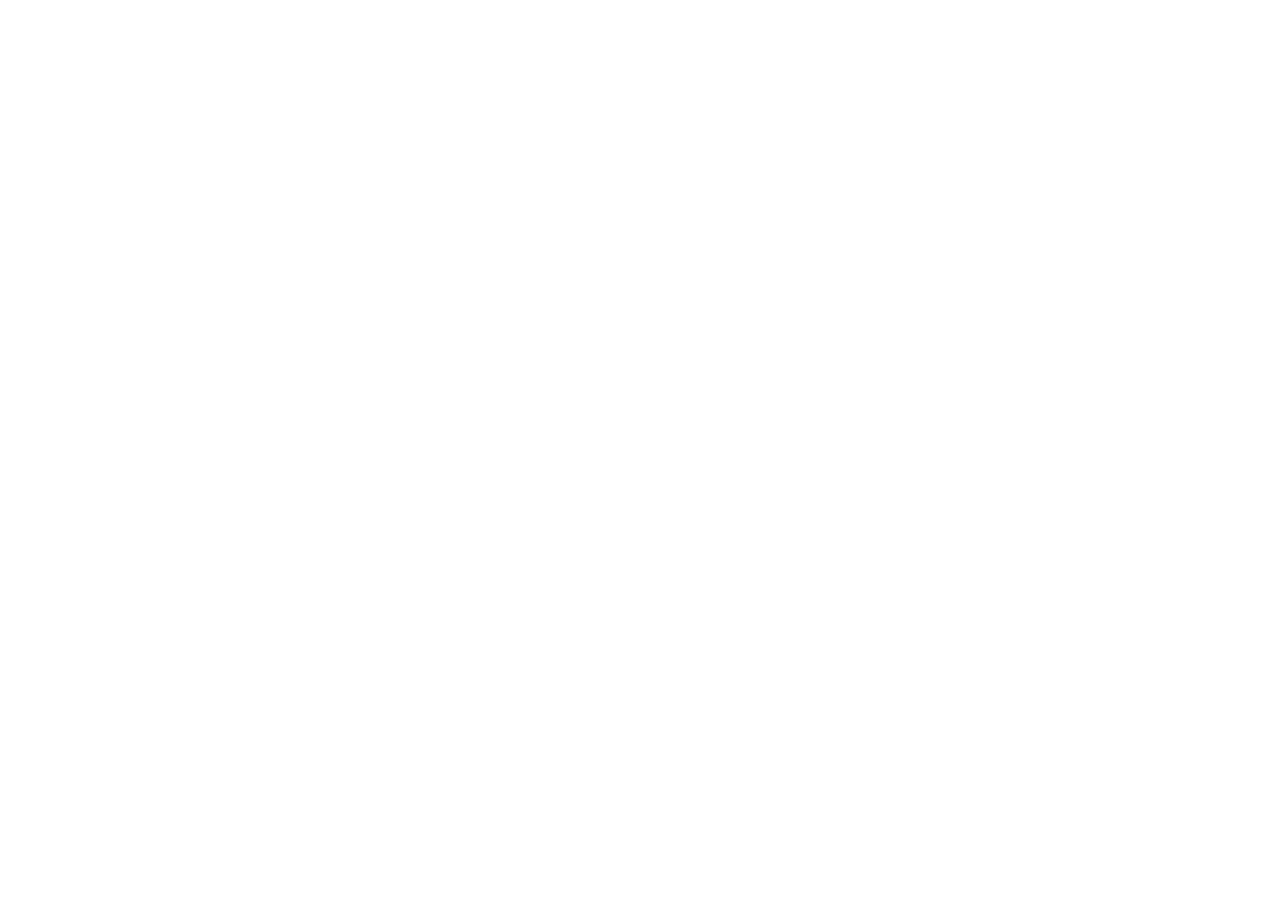
==== index.html @ 1f7287d2 "first commit" ====
<!DOCTYPE html>
<html lang="en">

    <head>
        <meta charset="UTF-8">
        <meta http-equiv="X-UA-Compatible" content="IE=edge">
        <meta name="viewport" content="width=device-width, initial-scale=1.0">
        <title>Document</title>
    </head>

    <body>
        <Div class="container"></Div>
    </body>

</html>
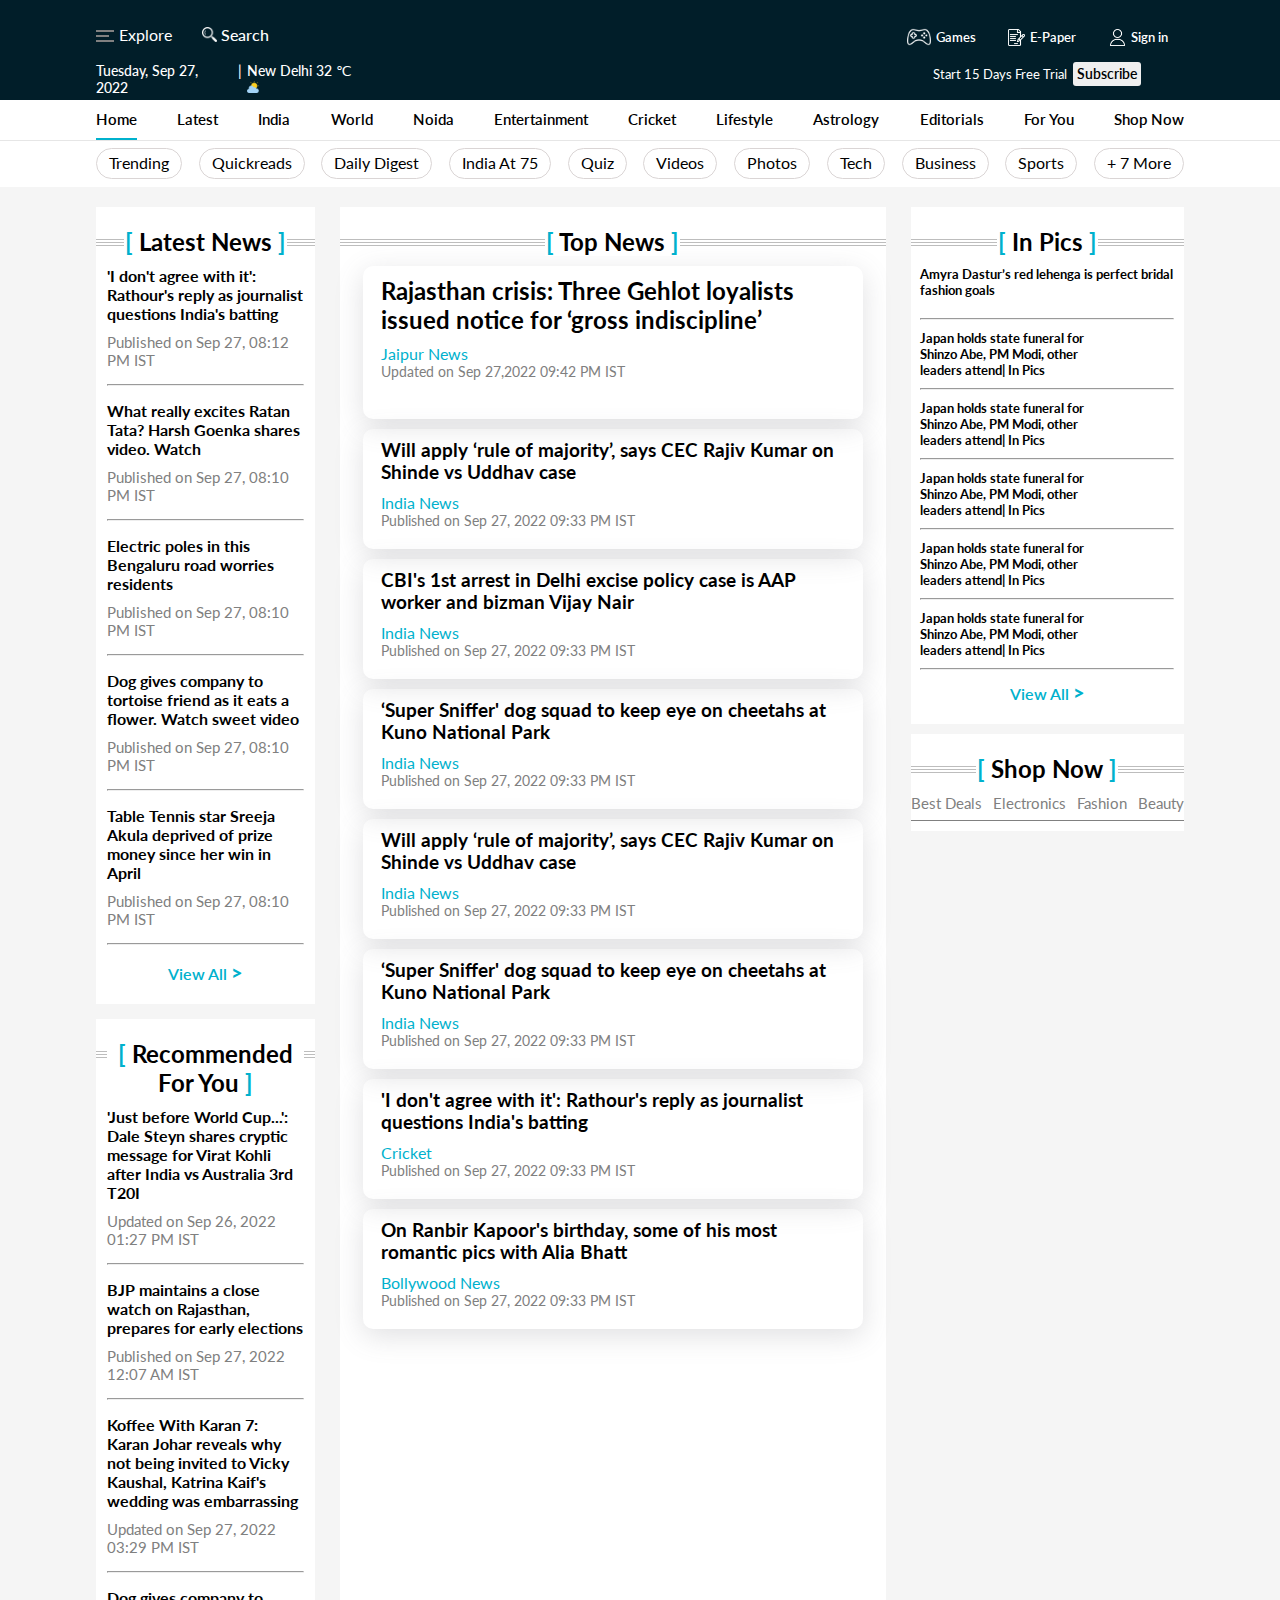
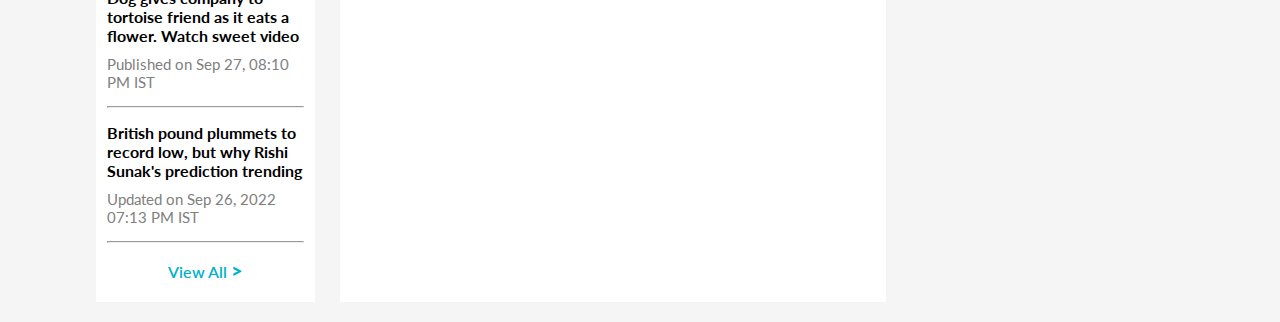
==== commit d0955412: "created navbar and main-section" ====
--- a/index.html
+++ b/index.html
@@ -6,10 +6,278 @@
         <meta http-equiv="X-UA-Compatible" content="IE=edge">
         <meta name="viewport" content="width=device-width, initial-scale=1.0">
         <title>Document</title>
+        <link rel="stylesheet" href="Line.css">
+        <link rel="stylesheet" href="style.css">
+        <link rel="stylesheet" href="responsive.css">
+
     </head>
 
     <body>
-        <Div class="container"></Div>
+        <header id="header">
+            <div class="container ">
+                <div class="left-header ">
+                    <div class="exploreSearch">
+                        <div class="explore">
+                            <div class="menu-icon">
+                                <div></div>
+                                <div></div>
+                                <div></div>
+                            </div>
+                            <span>Explore</span>
+                        </div>
+                        <div class="search">
+                            <img src="./img/search.png" alt="">
+                            Search
+                        </div>
+                    </div>
+                    <div class="dateWeather flex">
+                        <div class="time">
+                            Tuesday, Sep 27, 2022
+                        </div>
+                        <div class="veticalLine">|</div>
+                        <div class="weather">
+                            New Delhi 32 ℃ <img src="./img/cloudy.png" alt="">
+                        </div>
+                    </div>
+                </div>
+                <div class="logo-header">
+                    <img src="https://www.hindustantimes.com/res/images/ht-logo.svg" alt="">
+                </div>
+                <div class="right-header">
+                    <div class="right-top">
+                        <div class="game">
+                            <img src="./img/console.png" alt="">
+                            Games
+                        </div>
+                        <div class="epaper">
+                            <img src="./img/contract.png" alt="">
+                            E-Paper
+                        </div>
+                        <div class="signin">
+                            <img src="./img/user.png" alt="">
+                            Sign in
+                        </div>
+                    </div>
+                    <div class="right-bottom">
+                        <span> Start 15 Days Free Trial</span>
+                        <button>Subscribe</button>
+                    </div>
+                </div>
+            </div>
+        </header>
+
+        <!-- Navbar Section -->
+        <nav id="navbar">
+            <div id="navbar-item">
+                <div class="nav-upper-row">
+                    <ul>
+                        <li>Home</li>
+                        <li>Latest</li>
+                        <li>India</li>
+                        <li>World</li>
+                        <li>Noida</li>
+                        <li>Entertainment</li>
+                        <li>Cricket</li>
+                        <li>Lifestyle</li>
+                        <li>Astrology</li>
+                        <li>Editorials</li>
+                        <li>For You</li>
+                        <li>Shop Now</li>
+                    </ul>
+                </div>
+                <span id="navbar-line"></span>
+                <div class="nav-lower-row">
+                    <ul>
+                        <li>Trending</li>
+                        <li>Quickreads</li>
+                        <li>Daily Digest</li>
+                        <li>India At 75</li>
+                        <li>Quiz</li>
+                        <li>Videos</li>
+                        <li>Photos</li>
+                        <li>Tech</li>
+                        <li>Business</li>
+                        <li>Sports</li>
+                        <li>+ 7 More </li>
+                    </ul>
+                </div>
+            </div>
+        </nav>
+
+        <!-- Main -->
+        <!-- Main left-section start  -->
+        <div class="main-bg-set">
+            <section id="main">
+                <aside>
+                    <aside id="main-left">
+                        <div class="heading">
+                            <span id="heading-line">
+                            </span>
+                            <span id="heading-text">
+                                <h2>
+                                    <span class="bracket">[</span>
+                                    <span>Latest News</span>
+                                    <span class="bracket">]</span>
+                                </h2>
+                            </span>
+                        </div>
+                        <div class="main-left-news">
+                        </div>
+                        <div class="main-left-view">
+                            View All <span>&gt;</span>
+                        </div>
+                    </aside>
+                    <aside id="main-left-recommended">
+                        <div class="heading">
+                            <span id="heading-line">
+                            </span>
+                            <span id="heading-text">
+                                <h2>
+                                    <span class="bracket">[</span>
+                                    <span>Recommended For You</span>
+                                    <span class="bracket">]</span>
+                                </h2>
+                            </span>
+                        </div>
+                        <div class="main-left-news" id="recommended">
+                        </div>
+                        <div class="main-left-view">
+                            View All <span>&gt;</span>
+                        </div>
+                    </aside>
+                </aside>
+                <!-- left-section End -->
+                <!-- Main Section -->
+                <section id="main-section">
+                    <div class="heading-mid-section">
+                        <span id="heading-line">
+                        </span>
+                        <span id="heading-text">
+                            <h2>
+                                <span class="bracket">[</span>
+                                <span>Top News</span>
+                                <span class="bracket">]</span>
+                            </h2>
+                        </span>
+                    </div>
+                    <div class="mid-big-news">
+                        <h2>Rajasthan crisis: Three Gehlot loyalists issued notice for ‘gross indiscipline’</h2>
+                        <p class="channel-name">Jaipur News</p>
+                        <p>Updated on Sep 27,2022 09:42 PM IST</p>
+                        <img src="https://images.hindustantimes.com/img/2022/09/27/550x309/PTI09-27-2022-000059B-0_1664293801447_1664293801447_1664293820108_1664293820108.jpg"
+                            alt="">
+                    </div>
+                    <div class="mid-img-news"></div>
+                </section>
+
+
+                <!-- Main Right-setcion -->
+                <aside id="main-right">
+                    <div class="main-right-in-pics">
+                        <div class="heading">
+                            <span id="heading-line">
+                            </span>
+                            <span id="heading-text">
+                                <h2>
+                                    <span class="bracket">[</span>
+                                    <span>In Pics</span>
+                                    <span class="bracket">]</span>
+                                </h2>
+                            </span>
+                        </div>
+                        <div class="main-right-img-news">
+                            <div class="main-right-big-img">
+                                <h5>Amyra Dastur’s red lehenga is perfect bridal fashion goals</h5>
+                                <img src="https://images.hindustantimes.com/img/2022/09/27/550x309/BeFunky-collage_1664265177344_1664265192044_1664265192044.jpg"
+                                    alt="">
+                            </div>
+                            <hr>
+                            <div class="main-right-flat-img">
+                                <div class="main-right-flat-card">
+                                    <div class="h5">
+                                        <h5>Japan holds state funeral for Shinzo Abe, PM Modi, other leaders attend| In
+                                            Pics
+                                        </h5>
+                                    </div>
+                                    <img src="https://images.hindustantimes.com/img/2022/09/27/148x111/JAPAN-ABE-FUNERAL-80_1664256349288_1664256349288_1664261531026_1664261531026.JPG"
+                                        alt="">
+                                </div>
+                                <hr>
+                                <div class="main-right-flat-card">
+                                    <div class="h5">
+                                        <h5>Japan holds state funeral for Shinzo Abe, PM Modi, other leaders attend| In
+                                            Pics
+                                        </h5>
+                                    </div>
+                                    <img src="https://images.hindustantimes.com/img/2022/09/27/148x111/JAPAN-ABE-FUNERAL-80_1664256349288_1664256349288_1664261531026_1664261531026.JPG"
+                                        alt="">
+                                </div>
+                                <hr>
+                                <div class="main-right-flat-card">
+                                    <div class="h5">
+                                        <h5>Japan holds state funeral for Shinzo Abe, PM Modi, other leaders attend| In
+                                            Pics
+                                        </h5>
+                                    </div>
+                                    <img src="https://images.hindustantimes.com/img/2022/09/27/148x111/JAPAN-ABE-FUNERAL-80_1664256349288_1664256349288_1664261531026_1664261531026.JPG"
+                                        alt="">
+                                </div>
+                                <hr>
+                                <div class="main-right-flat-card">
+                                    <div class="h5">
+                                        <h5>Japan holds state funeral for Shinzo Abe, PM Modi, other leaders attend| In
+                                            Pics
+                                        </h5>
+                                    </div>
+                                    <img src="https://images.hindustantimes.com/img/2022/09/27/148x111/JAPAN-ABE-FUNERAL-80_1664256349288_1664256349288_1664261531026_1664261531026.JPG"
+                                        alt="">
+                                </div>
+                                <hr>
+                                <div class="main-right-flat-card">
+                                    <div class="h5">
+                                        <h5>Japan holds state funeral for Shinzo Abe, PM Modi, other leaders attend| In
+                                            Pics
+                                        </h5>
+                                    </div>
+                                    <img src="https://images.hindustantimes.com/img/2022/09/27/148x111/JAPAN-ABE-FUNERAL-80_1664256349288_1664256349288_1664261531026_1664261531026.JPG"
+                                        alt="">
+                                </div>
+                                <hr>
+
+                            </div>
+                            <div class="main-left-view">
+                                View All <span>&gt;</span>
+                            </div>
+                        </div>
+                    </div>
+                    <div class="main-right-ShopNow">
+                        <div class="heading">
+                            <span id="heading-line">
+                            </span>
+                            <span id="heading-text">
+                                <h2>
+                                    <span class="bracket">[</span>
+                                    <span>Shop Now</span>
+                                    <span class="bracket">]</span>
+                                </h2>
+                            </span>
+                        </div>
+                        <div class="main-right-shopnow-menu">
+                            <ul>
+                                <li><a>Best Deals</a></li>
+                                <li><a href="#">Electronics</a></li>
+                                <li><a href="#">Fashion</a></li>
+                                <li><a href="#">Beauty</a></li>
+                            </ul>
+                        </div>
+                    </div>
+                </aside>
+            </section>
+        </div>
+
+        <!-- Side Menu bar -->
+       
     </body>
 
-</html>+</html>
+<script src="index.js"></script>--- a/Line.css
+++ b/Line.css
@@ -0,0 +1,70 @@
+#heading-line::before {
+  content: "";
+  position: absolute;
+  width: 100%;
+  display: block;
+  top: 32px;
+  z-index: 1;
+  height: 2px;
+  left: 0;
+  border-top: 1px solid rgb(189, 189, 189);
+  border-bottom: 1px solid rgb(189, 189, 189);
+}
+#heading-line::after {
+  content: "";
+  position: absolute;
+  width: 100%;
+  display: block;
+  top: 38px;
+  height: 2px;
+  z-index: 1;
+  left: 0;
+  border-top: 1px solid rgb(189, 189, 189);
+}
+.main-bg-set {
+  position: relative;
+}
+#main-left-recommended {
+  position: relative;
+}
+#main-left {
+  position: relative;
+}
+#main-section {
+  position: relative;
+  padding: 10px;
+}
+#main-right {
+  position: relative;
+}
+.main-right-ShopNow {
+  position: relative;
+  padding: 10px 0px;
+}
+#heading-text {
+  display: initial;
+  position: relative;
+  text-align: center;
+  z-index: 1;
+  padding: 0 1px;
+  margin: auto;
+  width: fit-content;
+  vertical-align: top;
+  background-color: white;
+}
+
+/* Navbar */
+#navbar {
+  position: relative;
+  width: 100%;
+}
+#navbar::before {
+  content: "";
+  position: absolute;
+  top: 40px;
+  left: 0%;
+  width: 100%;
+  border-top: 1px solid rgb(230, 230, 230);
+  z-index: 1;
+  display: block;
+}
--- a/style.css
+++ b/style.css
@@ -0,0 +1,454 @@
+@import url("https://fonts.googleapis.com/css2?family=Lato&display=swap");
+* {
+  font-family: "Lato", sans-serif;
+  margin: 0%;
+  padding: 0%;
+  box-sizing: border-box;
+}
+a,
+li {
+  text-decoration: none;
+  list-style: none;
+  color: black;
+}
+#header {
+  background-color: #011e29;
+  height: 100px;
+  width: 100%;
+  z-index: 10;
+  position: sticky;
+  display: flex;
+  justify-content: space-between;
+  left: 0%;
+  top: 0%;
+}
+.container {
+  width: 85%;
+  height: 50%;
+  margin: auto;
+  display: flex;
+  justify-content: space-between;
+}
+.left-header {
+  width: 25%;
+  color: white;
+  display: flex;
+  flex-direction: column;
+  justify-content: space-between;
+}
+.menu-icon {
+  margin-right: 5px;
+}
+.menu-icon > div {
+  width: 18px;
+  height: 2px;
+  margin-top: 3px;
+  background-color: grey;
+  cursor: pointer;
+}
+.menu-icon > div:nth-child(2) {
+  width: 13px;
+}
+.explore {
+  cursor: pointer;
+  display: flex;
+  justify-content: center;
+  align-items: center;
+}
+.exploreSearch {
+  display: flex;
+  /* align-items: center; */
+}
+.search {
+  cursor: pointer;
+  margin-left: 30px;
+  display: flex;
+  justify-content: center;
+  align-items: center;
+  font-weight: 500;
+}
+.search img {
+  width: 15px;
+  margin-right: 4px;
+  filter: invert(1);
+}
+.weather > img {
+  width: 12px;
+}
+.dateWeather {
+  /* text-align: left; */
+  /* margin-top: 10px; */
+  display: flex;
+  font-weight: 500;
+  text-align: left;
+  font-size: 14px;
+  margin-top: 18px;
+}
+.veticalLine {
+  margin-left: 5px;
+  margin-right: 5px;
+}
+
+.logo-header {
+  width: 40%;
+  display: flex;
+  justify-content: center;
+}
+.logo-header > img {
+  width: 80%;
+}
+
+.right-header {
+  width: 27%;
+  font-size: 13px;
+  display: flex;
+  flex-direction: column;
+  justify-content: space-between;
+  color: white;
+}
+.right-top {
+  display: flex;
+  justify-content: space-around;
+}
+.right-top > div {
+  cursor: pointer;
+  font-weight: 600;
+  display: flex;
+  align-items: center;
+  justify-content: center;
+}
+.right-top img {
+  margin-right: 5px;
+}
+.right-bottom {
+  margin-top: 13px;
+  display: flex;
+  justify-content: center;
+  align-items: center;
+}
+.right-bottom button {
+  cursor: pointer;
+  margin-left: 6px;
+  font-size: 14px;
+  border-radius: 3px;
+  border: none;
+  font-weight: 600;
+  padding: 3px 4px 4px;
+}
+.right-header .game img {
+  width: 24px;
+}
+.right-header img {
+  width: 17px;
+  filter: invert(100);
+}
+
+/* Navbar */
+#navbar-item {
+  width: 85%;
+  margin: auto;
+  margin: auto;
+}
+.nav-upper-row ul {
+  display: flex;
+  justify-content: space-between;
+}
+.nav-upper-row ul li {
+  list-style: none;
+  padding: 10px 0px 10px;
+  font-size: 15px;
+  font-weight: 600;
+  border-bottom: 2px solid#fff;
+}
+.nav-upper-row ul li:first-child {
+  border-bottom: 2px solid #00b1cd;
+}
+.nav-upper-row ul li:hover {
+  color: #00b1cd;
+  cursor: pointer;
+  border-bottom: 2px solid#00b1cd;
+}
+.nav-lower-row ul {
+  display: flex;
+  justify-content: space-between;
+  margin: 8px 0;
+}
+.nav-lower-row ul li {
+  display: flex;
+  justify-content: center;
+  align-items: center;
+  list-style: none;
+  padding: 4px 12px 6px;
+  border-radius: 30px;
+  border: 1px solid rgb(218, 213, 213);
+}
+.nav-lower-row ul li:hover {
+  background-color: #e7fcff;
+  border: 1px solid #00b1cd;
+  cursor: pointer;
+}
+
+/* Main Section */
+.main-bg-set {
+  padding: 10px 0px;
+  width: 100%;
+  height: auto;
+  background-color: #f5f5f5;
+}
+#main {
+  width: 85%;
+  margin: 10px auto;
+  display: grid;
+  grid-template-columns: 1.2fr 3fr 1.5fr;
+  grid-template-rows: auto;
+  gap: 25px;
+}
+#main-left {
+  padding: 10px 0px;
+  background-color: white;
+}
+.heading,
+.heading-mid-section {
+  /* text-align: center; */
+  display: flex;
+  justify-content: center;
+  width: 90%;
+  margin: 10px auto;
+}
+.bracket {
+  color: #00b1cd;
+}
+h2,
+h4,
+h3 {
+  cursor: pointer;
+}
+.main-left-news {
+  width: 90%;
+  margin: auto;
+}
+.main-left-news h5 {
+  font-size: 16px;
+  cursor: pointer;
+}
+.main-left-news p {
+  font-size: 15px;
+  color: grey;
+  margin-top: 10px;
+}
+.main-left-news hr {
+  margin: 15px 0px;
+}
+
+.main-left-view {
+  width: 90%;
+  margin: 0px auto 10px;
+  text-align: center;
+  color: #00b1cd;
+  font-weight: 600;
+}
+.main-left-view span {
+  font-weight: 900;
+  font-size: 20px;
+  font-stretch: extra-expanded;
+}
+#main-left-recommended {
+  margin-top: 15px;
+  padding: 10px 0px;
+  background-color: #fff;
+}
+
+#main-section {
+  background-color: white;
+}
+.mid-big-news {
+  width: 95%;
+  padding: 10px 18px;
+  border-radius: 10px;
+  margin: auto;
+  box-shadow: rgba(100, 100, 111, 0.2) 0px 7px 29px 0px;
+}
+.mid-big-news h2:hover,
+.channel-name:hover {
+  cursor: pointer;
+  text-decoration: underline;
+}
+.mid-big-news:hover {
+  box-shadow: rgba(0, 0, 0, 0.24) 0px 3px 8px;
+}
+.mid-big-news h3:hover {
+  text-decoration: underline;
+}
+.channel-name {
+  color: #00b1cd;
+  margin-top: 10px;
+}
+.channel-name + p {
+  margin-bottom: 10px;
+  color: grey;
+  font-size: 14px;
+}
+.mid-big-news img {
+  width: 100%;
+  border-radius: 8px;
+}
+.mid-img-news {
+}
+.mid-img-news h3:hover {
+  cursor: pointer;
+  text-decoration: underline;
+}
+
+.flat-images {
+  margin-top: 10px;
+  display: flex;
+  width: 95%;
+  padding: 10px 18px;
+  border-radius: 10px;
+  margin: auto;
+  margin-top: 10px;
+  box-shadow: rgba(100, 100, 111, 0.2) 0px 7px 29px 0px;
+}
+.flat-images:hover {
+  box-shadow: rgba(0, 0, 0, 0.24) 0px 3px 8px;
+}
+
+/* Main Right Section */
+
+#main-right {
+  /* background-color: white; */
+}
+.main-right-in-pics {
+  padding: 10px 0px;
+  background-color: white;
+}
+.main-right-img-news {
+  display: flex;
+  flex-direction: column;
+}
+.main-right-big-img {
+  width: 93%;
+  margin: auto;
+  display: flex;
+  flex-direction: column;
+  justify-content: center;
+}
+.main-right-big-img img {
+  width: 100%;
+  margin-top: 10px;
+}
+#main-right hr {
+  margin: 10px auto;
+  width: 93%;
+  border-width: 0.01mm;
+}
+
+.main-right-flat-card {
+  display: flex;
+  width: 93%;
+  margin: auto;
+}
+.main-right-flat-img .h5 {
+  flex: 1;
+}
+.main-right-flat-img img {
+  width: 80px;
+}
+/*  */
+.main-right-ShopNow {
+  margin-top: 10px;
+  background-color: white;
+}
+.main-right-shopnow-menu ul {
+  display: flex;
+  justify-content: space-between;
+  border-bottom: 1px solid grey;
+  padding-bottom: 8px;
+}
+.main-right-shopnow-menu ul li {
+  list-style: none;
+}
+.main-right-shopnow-menu ul li a {
+  font-size: 15px;
+  cursor: pointer;
+  color: grey;
+}
+.main-right-shopnow-menu ul li a:hover {
+  border-bottom: 2px solid black;
+  padding-bottom: 6px;
+}
+
+/* Side Nav */
+#sidenav {
+  width: 25%;
+  background-color: wheat;
+  height: fit-content;
+}
+.sidenav-header {
+  display: flex;
+  height: auto;
+  justify-content: space-between;
+  align-items: center;
+  border-bottom: 1px solid grey;
+}
+.sidenav-logo-weather {
+  padding: 20px 10px 10px;
+  display: flex;
+  flex-direction: column;
+  justify-content: space-between;
+}
+.place {
+  margin-left: 30px;
+}
+.sidenav-logo {
+  width: 100%;
+}
+.sidenav-logo img {
+  width: 70%;
+}
+.sidenav-weather img {
+  width: 15px;
+}
+
+.sidenav-crosslogo img {
+  width: 20px;
+  margin-right: 5px;
+  cursor: pointer;
+}
+
+.sidenav-menubar {
+}
+#menu-list {
+  margin-left: 10px;
+  margin-top: 15px;
+  display: grid;
+  grid-template-columns: repeat(2, 1fr);
+  grid-template-rows: repeat(12, auto);
+}
+
+.sidenav-menubar ul li {
+  display: inline-block;
+  font-size: 16px;
+  font-weight: 600;
+  padding: 12px 10px;
+}
+.sidenav-menubar ul li:hover {
+  text-decoration: underline;
+  cursor: pointer;
+}
+.sidenav-extract {
+  width: 90%;
+  margin: auto;
+}
+.sidenav-extract-text {
+  font-weight: 600;
+  padding: 15px 15px 25px;
+}
+.sidenav-extract-text:hover {
+  cursor: pointer;
+  text-decoration: underline;
+}
+.sidenav-extract-flat {
+  border-top: 1px solid grey;
+  border-bottom: 1px solid grey;
+}
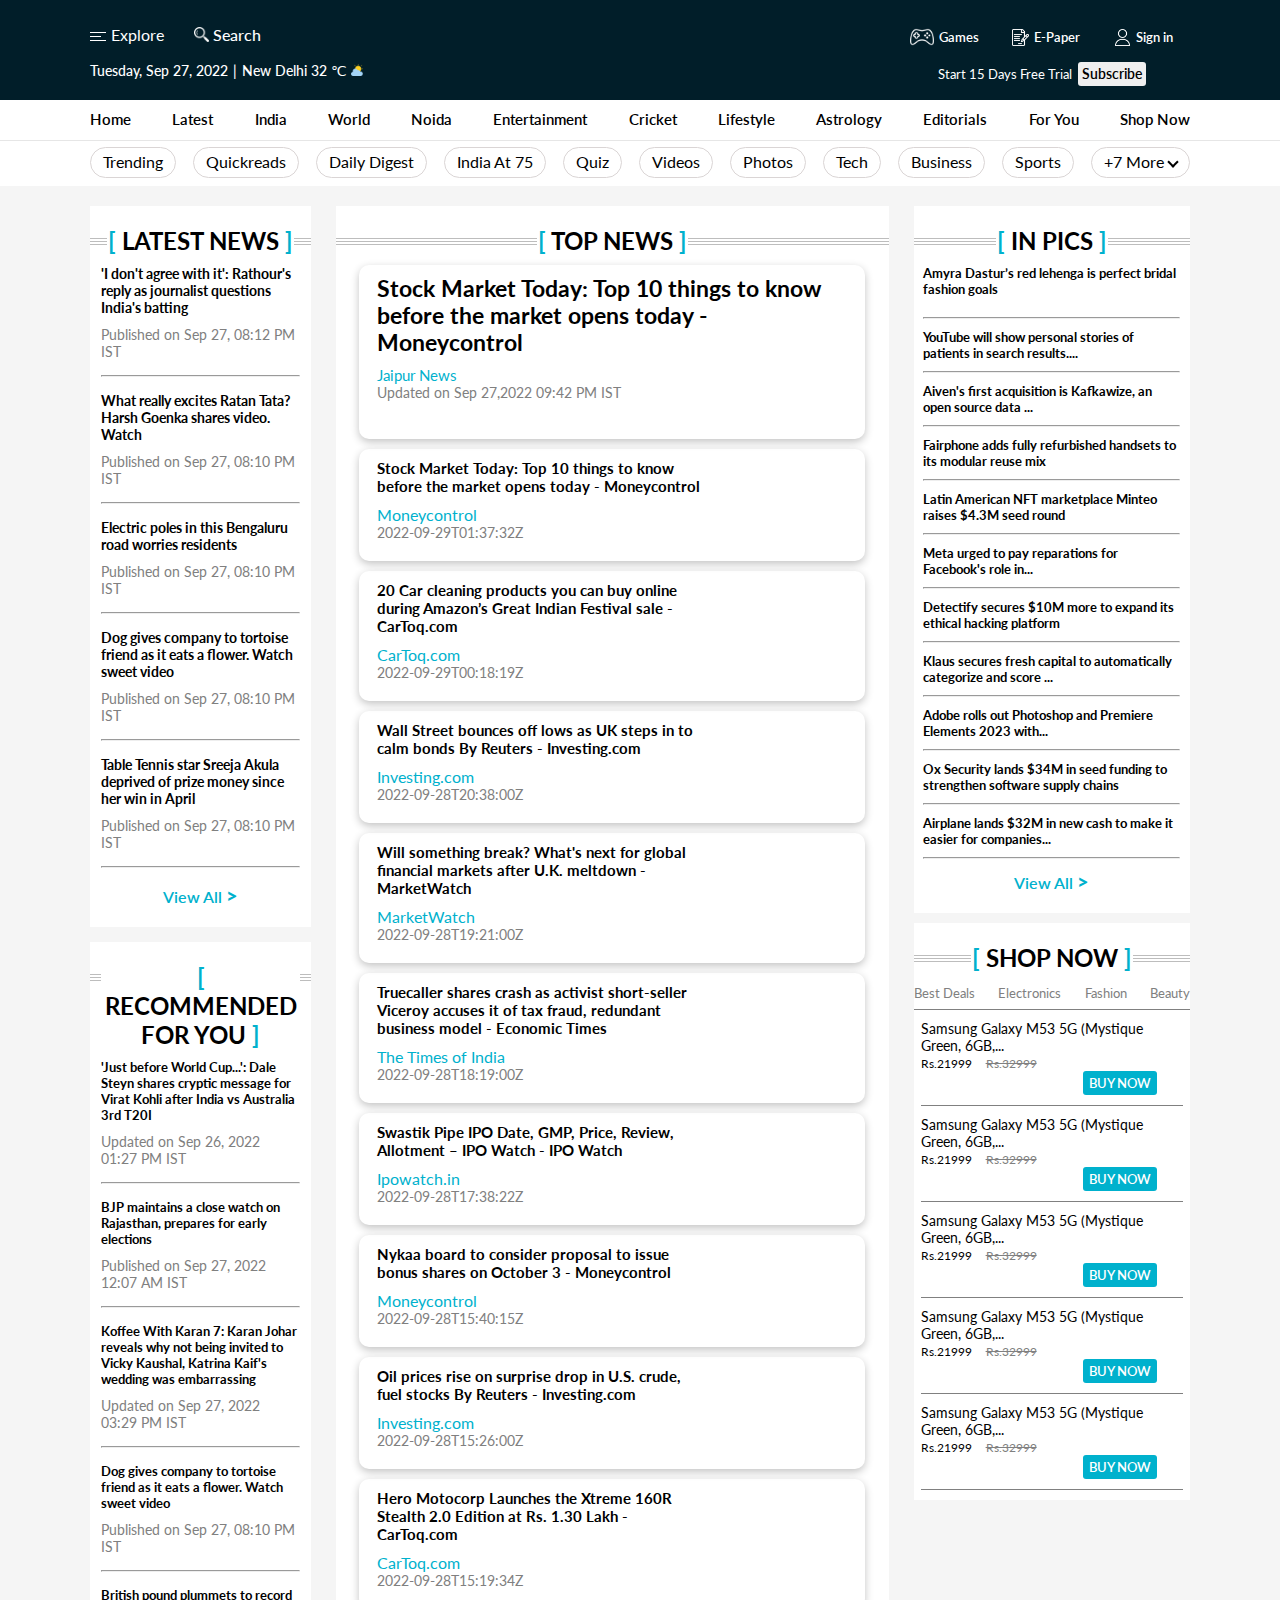
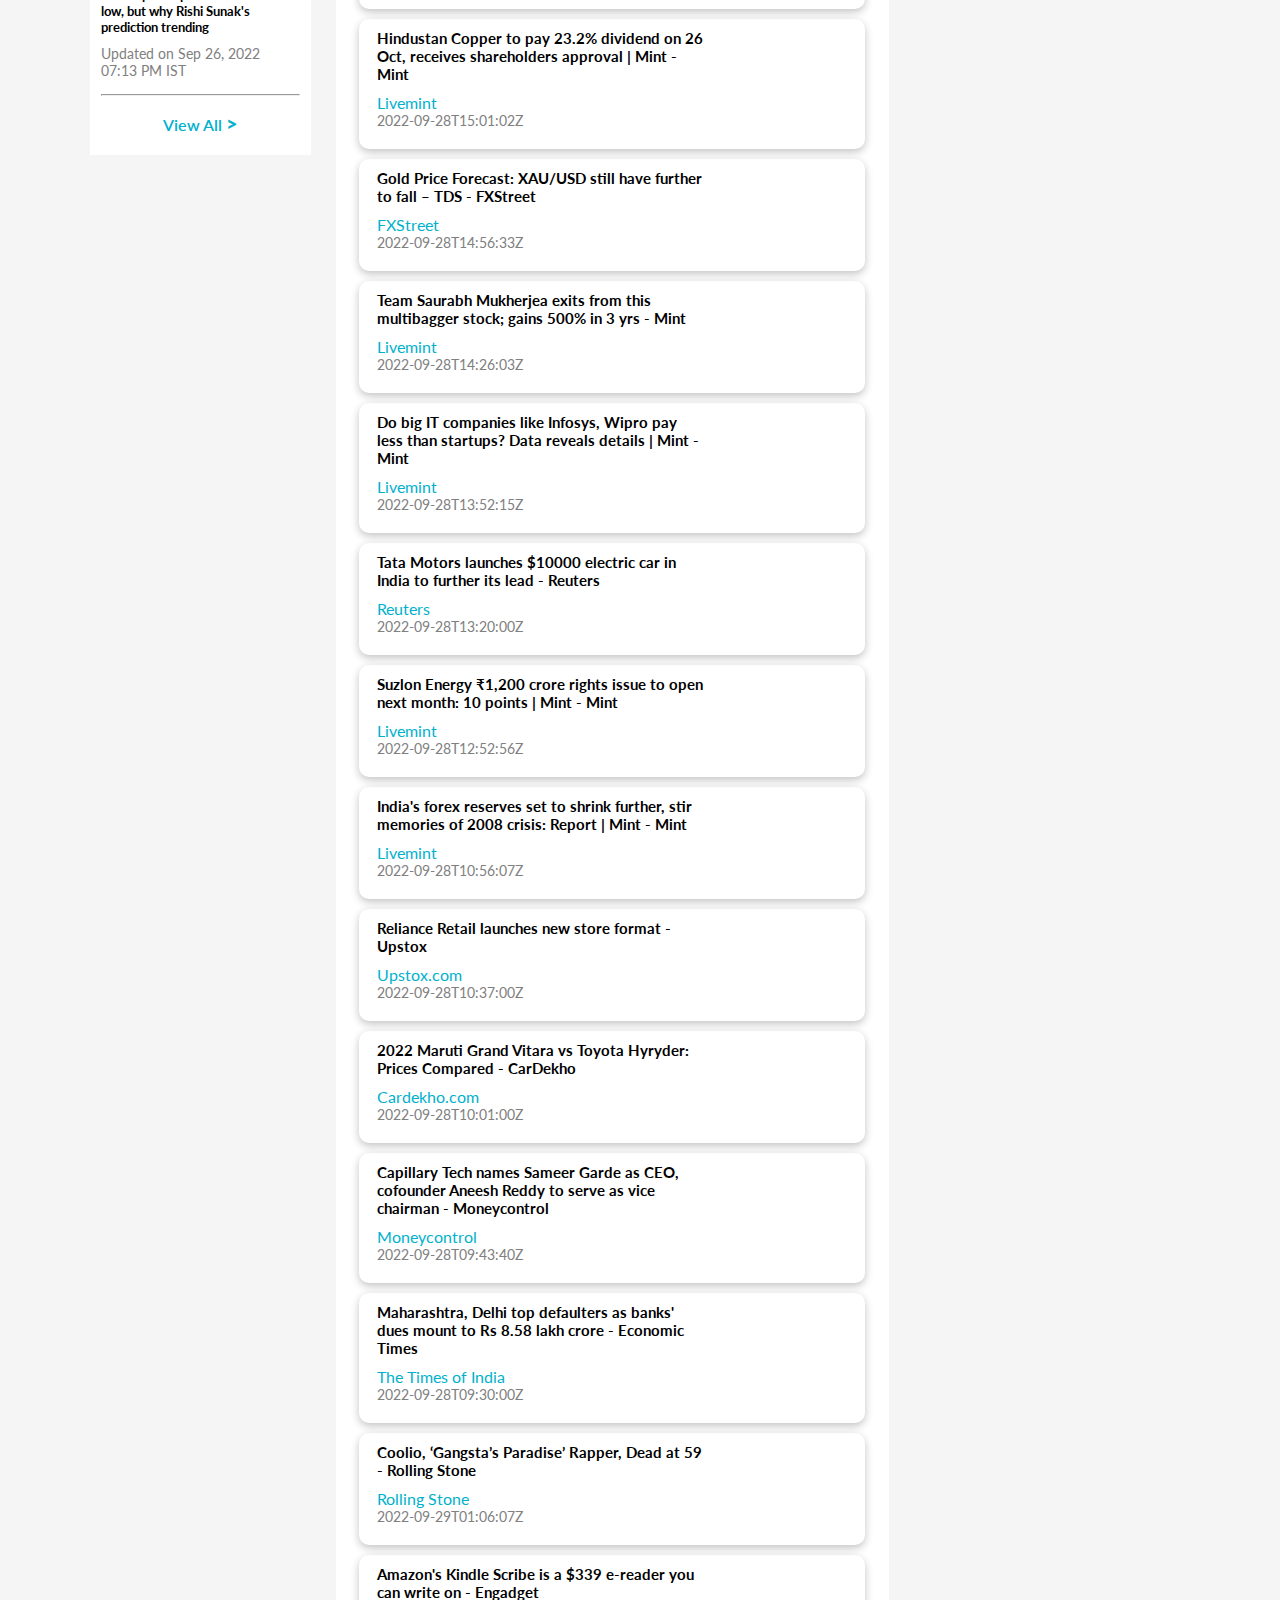
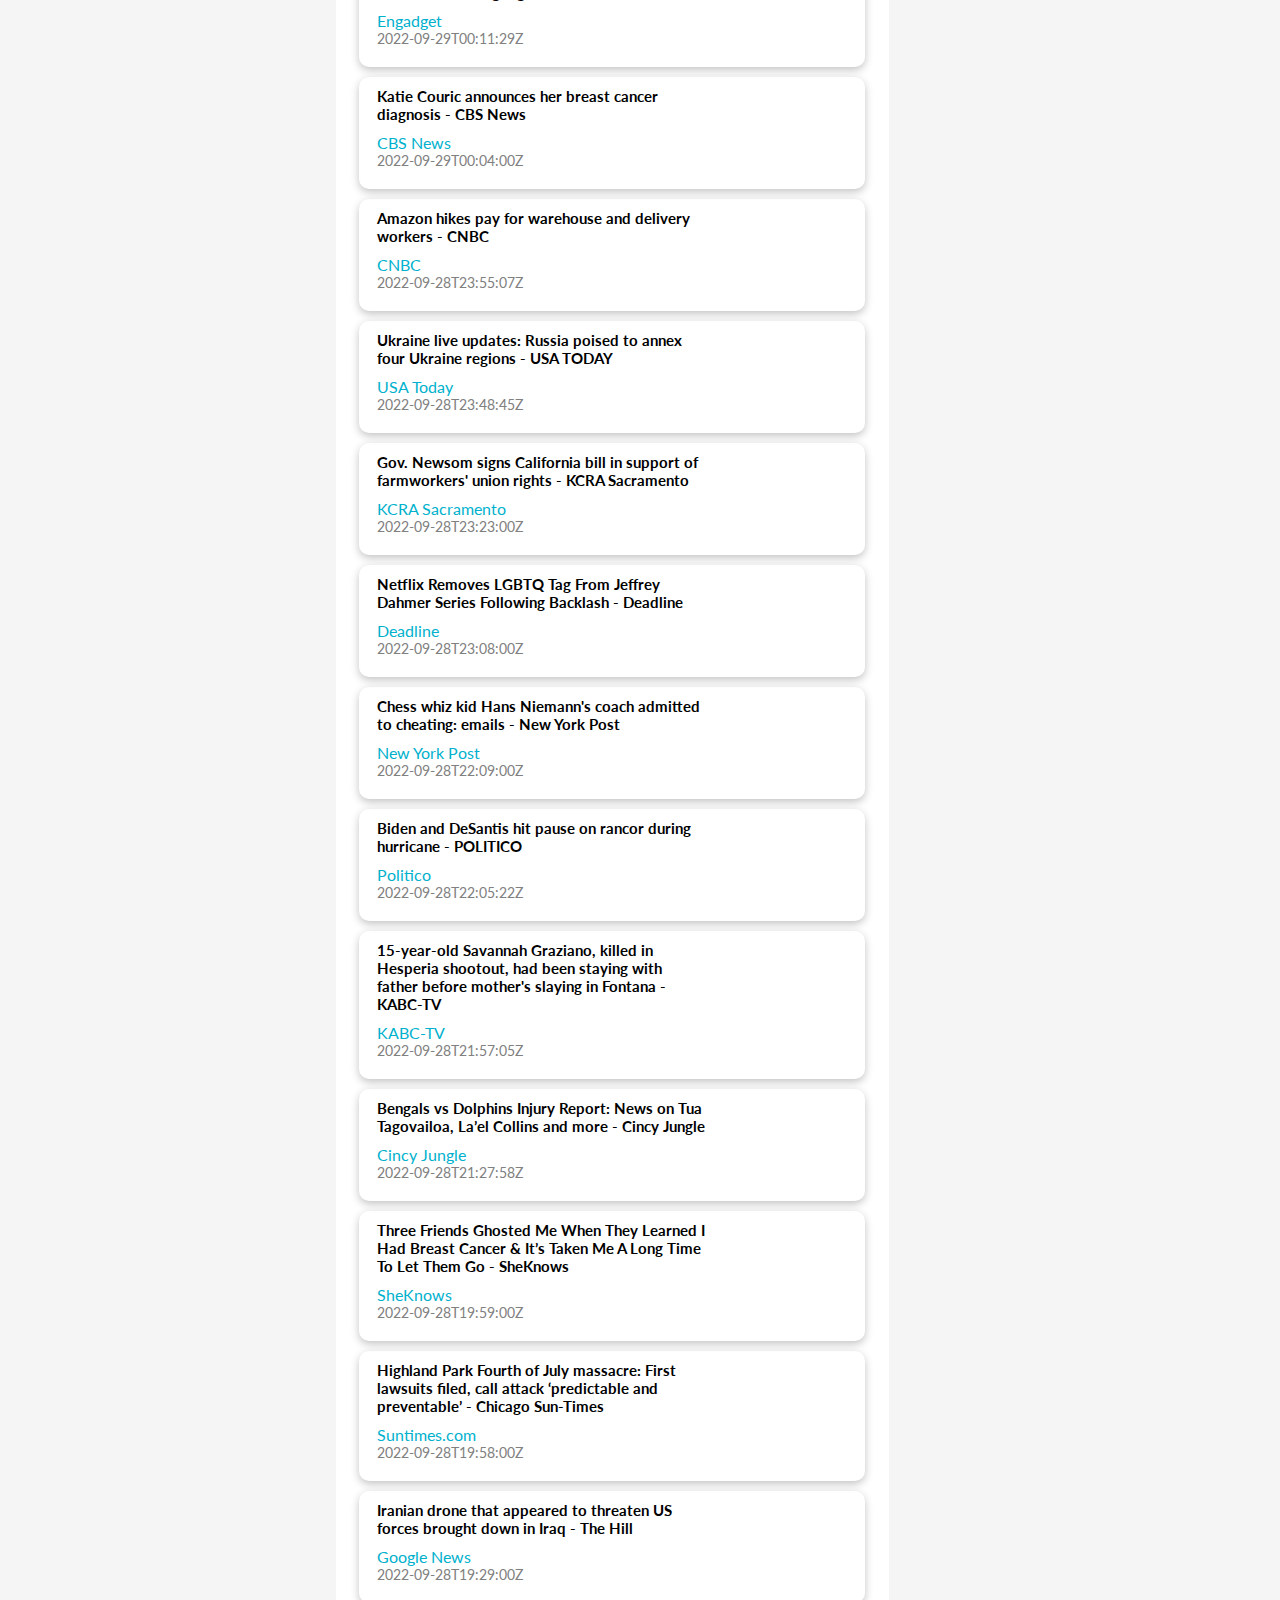
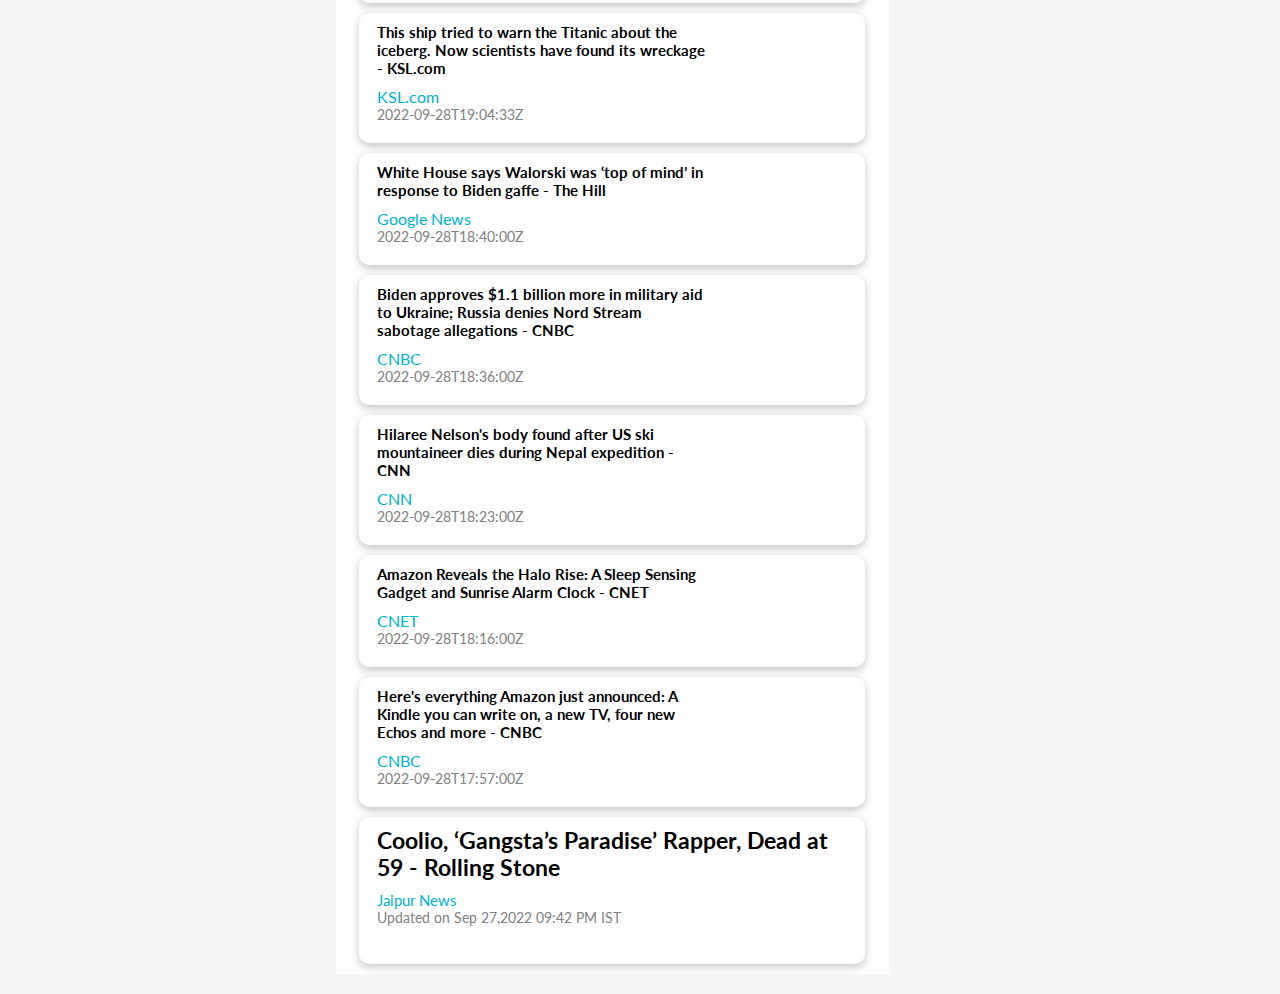
==== commit f3977148: "responsivness and some other bugs arefixed" ====
--- a/index.html
+++ b/index.html
@@ -1,283 +1,661 @@
 <!DOCTYPE html>
 <html lang="en">
+  <head>
+    <meta charset="UTF-8" />
+    <meta http-equiv="X-UA-Compatible" content="IE=edge" />
+    <meta name="viewport" content="width=device-width, initial-scale=1.0" />
+    <title>
+      News Headlines, English News, Today Headlines, Top Stories | Hindustan
+      Times
+    </title>
+    <link rel="stylesheet" href="./css/Line.css" />
+    <link rel="stylesheet" href="./css/style.css" />
+    <link rel="stylesheet" href="./css/responsive.css" />
+    <link
+      rel="icon"
+      href="https://www.hindustantimes.com/res/images/icons/icon-76x76.png"
+      type="image/x-icon"
+    />
+  </head>
 
-    <head>
-        <meta charset="UTF-8">
-        <meta http-equiv="X-UA-Compatible" content="IE=edge">
-        <meta name="viewport" content="width=device-width, initial-scale=1.0">
-        <title>Document</title>
-        <link rel="stylesheet" href="Line.css">
-        <link rel="stylesheet" href="style.css">
-        <link rel="stylesheet" href="responsive.css">
+  <body>
+    <header id="header">
+      <div class="container">
+        <div class="left-header">
+          <div class="exploreSearch">
+            <div class="explore">
+              <div class="menu-icon" id="menu-icon">
+                <div></div>
+                <div></div>
+                <div></div>
+              </div>
+              <span id="explore">Explore</span>
+              <div id="menu-media-querry">
+                <div class="menu-icon-img">
+                  <a href="/"
+                    ><img
+                      src="https://www.hindustantimes.com/res/images/ht-logo.svg"
+                      alt=""
+                  /></a>
+                </div>
+                <div>
+                  <a href="/" target="_blank"
+                    ><img
+                      src="https://www.hindustantimes.com/static-content/1y/2021/getApp.svg"
+                      alt=""
+                  /></a>
+                </div>
+              </div>
+            </div>
 
-    </head>
+            <div class="search">
+              <img src="./img/search.png" alt="" />
+              <span id="search"> Search </span>
+            </div>
+          </div>
+          <div class="dateWeather">
+            <div class="time">Tuesday, Sep 27, 2022</div>
+            <div class="veticalLine">|</div>
+            <div class="weather">
+              New Delhi 32 ℃ <img src="./img/cloudy.png" alt="" />
+            </div>
+          </div>
+        </div>
+        <div class="logo-header">
+          <a href="/"
+            ><img
+              src="https://www.hindustantimes.com/res/images/ht-logo.svg"
+              alt=""
+          /></a>
+        </div>
+        <div class="right-header">
+          <div class="right-top">
+            <div class="game">
+              <img src="./img/console.png" alt="" />
+              Games
+            </div>
+            <div class="epaper">
+              <img src="./img/contract.png" alt="" />
+              E-Paper
+            </div>
+            <div class="signin">
+              <img src="./img/user.png" alt="" />
+              <a href="signup.html" target="_blank"> Sign in </a>
+            </div>
+          </div>
+          <div class="right-bottom">
+            <span> Start 15 Days Free Trial</span>
+            <button>Subscribe</button>
+          </div>
+        </div>
+      </div>
+    </header>
 
-    <body>
-        <header id="header">
-            <div class="container ">
-                <div class="left-header ">
-                    <div class="exploreSearch">
-                        <div class="explore">
-                            <div class="menu-icon">
-                                <div></div>
-                                <div></div>
-                                <div></div>
-                            </div>
-                            <span>Explore</span>
-                        </div>
-                        <div class="search">
-                            <img src="./img/search.png" alt="">
-                            Search
-                        </div>
-                    </div>
-                    <div class="dateWeather flex">
-                        <div class="time">
-                            Tuesday, Sep 27, 2022
-                        </div>
-                        <div class="veticalLine">|</div>
-                        <div class="weather">
-                            New Delhi 32 ℃ <img src="./img/cloudy.png" alt="">
-                        </div>
-                    </div>
-                </div>
-                <div class="logo-header">
-                    <img src="https://www.hindustantimes.com/res/images/ht-logo.svg" alt="">
-                </div>
-                <div class="right-header">
-                    <div class="right-top">
-                        <div class="game">
-                            <img src="./img/console.png" alt="">
-                            Games
-                        </div>
-                        <div class="epaper">
-                            <img src="./img/contract.png" alt="">
-                            E-Paper
-                        </div>
-                        <div class="signin">
-                            <img src="./img/user.png" alt="">
-                            Sign in
-                        </div>
-                    </div>
-                    <div class="right-bottom">
-                        <span> Start 15 Days Free Trial</span>
-                        <button>Subscribe</button>
-                    </div>
-                </div>
-            </div>
-        </header>
+    <!-- Navbar Section -->
+    <nav id="navbar">
+      <div id="navbar-item">
+        <div class="nav-upper-row">
+          <ul>
+            <li><a href="/">Home</a></li>
+            <li><a href="latest.html">Latest</a></li>
+            <li><a href="india.html">India</a></li>
+            <li><a href="world.html">World</a></li>
+            <li><a href="Noida.html">Noida</a></li>
+            <li><a href="entertainment.html">Entertainment</a></li>
+            <li><a href="cricket.html">Cricket</a></li>
+            <li><a href="lifestyle.html">Lifestyle</a></li>
+            <li><a href="astrology.html">Astrology</a></li>
+            <li><a href="editorial.html">Editorials</a></li>
+            <li><a href="foryou.html">For You</a></li>
+            <li><a href="shopnow.html">Shop Now</a></li>
+          </ul>
+        </div>
+        <span id="navbar-line"></span>
+        <div class="nav-lower-row">
+          <ul>
+            <li>Trending</li>
+            <li>Quickreads</li>
+            <li>Daily Digest</li>
+            <li>India At 75</li>
+            <li>Quiz</li>
+            <li>Videos</li>
+            <li>Photos</li>
+            <li>Tech</li>
+            <li>Business</li>
+            <li>Sports</li>
+            <li id="dropdownLi">
+              <span> +7 More</span>
+              <span id="downArrow"></span><span id="downArrow-1"></span>
+              <ul id="dropdown">
+                <li>Web Series</li>
+                <li>Delhi News</li>
+                <li>Mumbai News</li>
+                <li>Bengaluru News</li>
+                <li>Following</li>
+                <li>HT Premium</li>
+                <li>Games</li>
+              </ul>
+            </li>
+          </ul>
+        </div>
+      </div>
+    </nav>
 
-        <!-- Navbar Section -->
-        <nav id="navbar">
-            <div id="navbar-item">
-                <div class="nav-upper-row">
-                    <ul>
-                        <li>Home</li>
-                        <li>Latest</li>
-                        <li>India</li>
-                        <li>World</li>
-                        <li>Noida</li>
-                        <li>Entertainment</li>
-                        <li>Cricket</li>
-                        <li>Lifestyle</li>
-                        <li>Astrology</li>
-                        <li>Editorials</li>
-                        <li>For You</li>
-                        <li>Shop Now</li>
-                    </ul>
-                </div>
-                <span id="navbar-line"></span>
-                <div class="nav-lower-row">
-                    <ul>
-                        <li>Trending</li>
-                        <li>Quickreads</li>
-                        <li>Daily Digest</li>
-                        <li>India At 75</li>
-                        <li>Quiz</li>
-                        <li>Videos</li>
-                        <li>Photos</li>
-                        <li>Tech</li>
-                        <li>Business</li>
-                        <li>Sports</li>
-                        <li>+ 7 More </li>
-                    </ul>
-                </div>
-            </div>
-        </nav>
+    <!-- Main -->
+    <!-- Main left-section start  -->
+    <div class="main-bg-set">
+      <section id="main">
+        <aside id="main-left-all">
+          <aside id="main-left">
+            <div class="heading">
+              <span id="heading-line"> </span>
+              <span id="heading-text">
+                <h2>
+                  <span class="bracket">[</span>
+                  <span>Latest News</span>
+                  <span class="bracket">]</span>
+                </h2>
+              </span>
+            </div>
+            <div class="main-left-news"></div>
+            <div class="main-left-view">View All <span>&gt;</span></div>
+          </aside>
+          <aside id="main-left-recommended">
+            <div class="heading">
+              <span id="heading-line"> </span>
+              <span id="heading-text">
+                <h2>
+                  <span class="bracket">[</span>
+                  <span>Recommended For You</span>
+                  <span class="bracket">]</span>
+                </h2>
+              </span>
+            </div>
+            <div class="main-left-news" id="recommended"></div>
+            <div class="main-left-view">View All <span>&gt;</span></div>
+          </aside>
+        </aside>
+        <!-- left-section End -->
+        <!-- Main Section -->
+        <section id="main-section">
+          <section id="main-section-container">
+            <div class="heading-mid-section">
+              <span id="heading-line"> </span>
+              <span id="heading-text">
+                <h2>
+                  <span class="bracket">[</span>
+                  <span>Top News</span>
+                  <span class="bracket">]</span>
+                </h2>
+              </span>
+            </div>
+            <div class="mid-news-big-small"></div>
+          </section>
+        </section>
 
-        <!-- Main -->
-        <!-- Main left-section start  -->
-        <div class="main-bg-set">
-            <section id="main">
-                <aside>
-                    <aside id="main-left">
-                        <div class="heading">
-                            <span id="heading-line">
-                            </span>
-                            <span id="heading-text">
-                                <h2>
-                                    <span class="bracket">[</span>
-                                    <span>Latest News</span>
-                                    <span class="bracket">]</span>
-                                </h2>
-                            </span>
-                        </div>
-                        <div class="main-left-news">
-                        </div>
-                        <div class="main-left-view">
-                            View All <span>&gt;</span>
-                        </div>
-                    </aside>
-                    <aside id="main-left-recommended">
-                        <div class="heading">
-                            <span id="heading-line">
-                            </span>
-                            <span id="heading-text">
-                                <h2>
-                                    <span class="bracket">[</span>
-                                    <span>Recommended For You</span>
-                                    <span class="bracket">]</span>
-                                </h2>
-                            </span>
-                        </div>
-                        <div class="main-left-news" id="recommended">
-                        </div>
-                        <div class="main-left-view">
-                            View All <span>&gt;</span>
-                        </div>
-                    </aside>
-                </aside>
-                <!-- left-section End -->
-                <!-- Main Section -->
-                <section id="main-section">
-                    <div class="heading-mid-section">
-                        <span id="heading-line">
-                        </span>
-                        <span id="heading-text">
-                            <h2>
-                                <span class="bracket">[</span>
-                                <span>Top News</span>
-                                <span class="bracket">]</span>
-                            </h2>
-                        </span>
-                    </div>
-                    <div class="mid-big-news">
-                        <h2>Rajasthan crisis: Three Gehlot loyalists issued notice for ‘gross indiscipline’</h2>
-                        <p class="channel-name">Jaipur News</p>
-                        <p>Updated on Sep 27,2022 09:42 PM IST</p>
-                        <img src="https://images.hindustantimes.com/img/2022/09/27/550x309/PTI09-27-2022-000059B-0_1664293801447_1664293801447_1664293820108_1664293820108.jpg"
-                            alt="">
-                    </div>
-                    <div class="mid-img-news"></div>
-                </section>
+        <!-- Main Right-setcion -->
+        <aside id="main-right">
+          <div class="main-right-in-pics">
+            <div class="heading">
+              <span id="heading-line"> </span>
+              <span id="heading-text">
+                <h2>
+                  <span class="bracket">[</span>
+                  <span>In Pics</span>
+                  <span class="bracket">]</span>
+                </h2>
+              </span>
+            </div>
+            <div class="main-right-img-news">
+              <div class="main-right-big-img">
+                <h5>
+                  Amyra Dastur’s red lehenga is perfect bridal fashion goals
+                </h5>
+                <img
+                  src="https://images.hindustantimes.com/img/2022/09/27/550x309/BeFunky-collage_1664265177344_1664265192044_1664265192044.jpg"
+                  alt=""
+                />
+              </div>
+              <hr />
+              <div class="main-right-flat-img"></div>
+              <div class="main-left-view">View All <span>&gt;</span></div>
+            </div>
+          </div>
+          <div class="main-right-ShopNow">
+            <div class="heading">
+              <span id="heading-line"> </span>
+              <span id="heading-text">
+                <h2>
+                  <span class="bracket">[</span>
+                  <span>Shop Now</span>
+                  <span class="bracket">]</span>
+                </h2>
+              </span>
+            </div>
+            <div class="main-right-shopnow-menu">
+              <ul>
+                <li><a>Best Deals</a></li>
+                <li><a href="#">Electronics</a></li>
+                <li><a href="#">Fashion</a></li>
+                <li><a href="#">Beauty</a></li>
+              </ul>
+            </div>
+            <div class="main-right-deals-items">
+              <div class="main-right-deals-card">
+                <div class="deal-image">
+                  <img
+                    src="https://m.media-amazon.com/images/I/41oIDn6WNjL._SL160_.jpg"
+                    alt=""
+                  />
+                </div>
+                <div class="deals-text">
+                  <p>Samsung Galaxy M53 5G (Mystique Green, 6GB,...</p>
+                  <div>
+                    <span>Rs.21999</span> <span><strike>Rs.32999</strike></span>
+                  </div>
+                  <div class="brand-image-btn">
+                    <img
+                      src="https://images.hindustantimes.com/images/app-images/2021/10/amazon-logo.png"
+                      alt=""
+                    />
+                    <button>BUY NOW</button>
+                  </div>
+                </div>
+              </div>
+              <div class="main-right-deals-card">
+                <div class="deal-image">
+                  <img
+                    src="https://m.media-amazon.com/images/I/41ucScT1aWL._SL160_.jpg"
+                    alt=""
+                  />
+                </div>
+                <div class="deals-text">
+                  <p>Samsung Galaxy M53 5G (Mystique Green, 6GB,...</p>
+                  <div>
+                    <span>Rs.21999</span> <span><strike>Rs.32999</strike></span>
+                  </div>
+                  <div class="brand-image-btn">
+                    <img
+                      src="https://images.hindustantimes.com/images/app-images/2021/10/amazon-logo.png"
+                      alt=""
+                    />
+                    <button>BUY NOW</button>
+                  </div>
+                </div>
+              </div>
+              <div class="main-right-deals-card">
+                <div class="deal-image">
+                  <img
+                    src="https://m.media-amazon.com/images/I/41op1vdp-UL._SL160_.jpg"
+                    alt=""
+                  />
+                </div>
+                <div class="deals-text">
+                  <p>Samsung Galaxy M53 5G (Mystique Green, 6GB,...</p>
+                  <div>
+                    <span>Rs.21999</span> <span><strike>Rs.32999</strike></span>
+                  </div>
+                  <div class="brand-image-btn">
+                    <img
+                      src="https://images.hindustantimes.com/images/app-images/2021/10/amazon-logo.png"
+                      alt=""
+                    />
+                    <button>BUY NOW</button>
+                  </div>
+                </div>
+              </div>
+              <div class="main-right-deals-card">
+                <div class="deal-image">
+                  <img
+                    src="https://m.media-amazon.com/images/I/41oIDn6WNjL._SL160_.jpg"
+                    alt=""
+                  />
+                </div>
+                <div class="deals-text">
+                  <p>Samsung Galaxy M53 5G (Mystique Green, 6GB,...</p>
+                  <div>
+                    <span>Rs.21999</span> <span><strike>Rs.32999</strike></span>
+                  </div>
+                  <div class="brand-image-btn">
+                    <img
+                      src="https://images.hindustantimes.com/images/app-images/2021/10/amazon-logo.png"
+                      alt=""
+                    />
+                    <button>BUY NOW</button>
+                  </div>
+                </div>
+              </div>
+              <div class="main-right-deals-card">
+                <div class="deal-image">
+                  <img
+                    src="https://m.media-amazon.com/images/I/41Yq3te0JzL._SL160_.jpg"
+                    alt=""
+                  />
+                </div>
+                <div class="deals-text">
+                  <p>Samsung Galaxy M53 5G (Mystique Green, 6GB,...</p>
+                  <div>
+                    <span>Rs.21999</span> <span><strike>Rs.32999</strike></span>
+                  </div>
+                  <div class="brand-image-btn">
+                    <img
+                      src="https://images.hindustantimes.com/images/app-images/2021/10/amazon-logo.png"
+                      alt=""
+                    />
+                    <button>BUY NOW</button>
+                  </div>
+                </div>
+              </div>
+            </div>
+          </div>
+        </aside>
+      </section>
+    </div>
 
-
-                <!-- Main Right-setcion -->
-                <aside id="main-right">
-                    <div class="main-right-in-pics">
-                        <div class="heading">
-                            <span id="heading-line">
-                            </span>
-                            <span id="heading-text">
-                                <h2>
-                                    <span class="bracket">[</span>
-                                    <span>In Pics</span>
-                                    <span class="bracket">]</span>
-                                </h2>
-                            </span>
-                        </div>
-                        <div class="main-right-img-news">
-                            <div class="main-right-big-img">
-                                <h5>Amyra Dastur’s red lehenga is perfect bridal fashion goals</h5>
-                                <img src="https://images.hindustantimes.com/img/2022/09/27/550x309/BeFunky-collage_1664265177344_1664265192044_1664265192044.jpg"
-                                    alt="">
-                            </div>
-                            <hr>
-                            <div class="main-right-flat-img">
-                                <div class="main-right-flat-card">
-                                    <div class="h5">
-                                        <h5>Japan holds state funeral for Shinzo Abe, PM Modi, other leaders attend| In
-                                            Pics
-                                        </h5>
-                                    </div>
-                                    <img src="https://images.hindustantimes.com/img/2022/09/27/148x111/JAPAN-ABE-FUNERAL-80_1664256349288_1664256349288_1664261531026_1664261531026.JPG"
-                                        alt="">
-                                </div>
-                                <hr>
-                                <div class="main-right-flat-card">
-                                    <div class="h5">
-                                        <h5>Japan holds state funeral for Shinzo Abe, PM Modi, other leaders attend| In
-                                            Pics
-                                        </h5>
-                                    </div>
-                                    <img src="https://images.hindustantimes.com/img/2022/09/27/148x111/JAPAN-ABE-FUNERAL-80_1664256349288_1664256349288_1664261531026_1664261531026.JPG"
-                                        alt="">
-                                </div>
-                                <hr>
-                                <div class="main-right-flat-card">
-                                    <div class="h5">
-                                        <h5>Japan holds state funeral for Shinzo Abe, PM Modi, other leaders attend| In
-                                            Pics
-                                        </h5>
-                                    </div>
-                                    <img src="https://images.hindustantimes.com/img/2022/09/27/148x111/JAPAN-ABE-FUNERAL-80_1664256349288_1664256349288_1664261531026_1664261531026.JPG"
-                                        alt="">
-                                </div>
-                                <hr>
-                                <div class="main-right-flat-card">
-                                    <div class="h5">
-                                        <h5>Japan holds state funeral for Shinzo Abe, PM Modi, other leaders attend| In
-                                            Pics
-                                        </h5>
-                                    </div>
-                                    <img src="https://images.hindustantimes.com/img/2022/09/27/148x111/JAPAN-ABE-FUNERAL-80_1664256349288_1664256349288_1664261531026_1664261531026.JPG"
-                                        alt="">
-                                </div>
-                                <hr>
-                                <div class="main-right-flat-card">
-                                    <div class="h5">
-                                        <h5>Japan holds state funeral for Shinzo Abe, PM Modi, other leaders attend| In
-                                            Pics
-                                        </h5>
-                                    </div>
-                                    <img src="https://images.hindustantimes.com/img/2022/09/27/148x111/JAPAN-ABE-FUNERAL-80_1664256349288_1664256349288_1664261531026_1664261531026.JPG"
-                                        alt="">
-                                </div>
-                                <hr>
-
-                            </div>
-                            <div class="main-left-view">
-                                View All <span>&gt;</span>
-                            </div>
-                        </div>
-                    </div>
-                    <div class="main-right-ShopNow">
-                        <div class="heading">
-                            <span id="heading-line">
-                            </span>
-                            <span id="heading-text">
-                                <h2>
-                                    <span class="bracket">[</span>
-                                    <span>Shop Now</span>
-                                    <span class="bracket">]</span>
-                                </h2>
-                            </span>
-                        </div>
-                        <div class="main-right-shopnow-menu">
-                            <ul>
-                                <li><a>Best Deals</a></li>
-                                <li><a href="#">Electronics</a></li>
-                                <li><a href="#">Fashion</a></li>
-                                <li><a href="#">Beauty</a></li>
-                            </ul>
-                        </div>
-                    </div>
-                </aside>
-            </section>
-        </div>
-
-        <!-- Side Menu bar -->
-       
-    </body>
-
+    <!-- Side Menu bar -->
+    <section id="sidenav">
+      <div class="sidenav-header">
+        <div class="sidenav-logo-weather">
+          <div class="sidenav-logo">
+            <img
+              src="https://www.hindustantimes.com/res/images/ht-logo.png"
+              alt=""
+            />
+          </div>
+          <div class="sidenav-weather">
+            <div class="place">
+              New Delhi 34℃
+              <img
+                src="https://www.hindustantimes.com/res/images/weather-icon1.svg"
+                alt=""
+              />
+            </div>
+            <div class="time">Wednesday, September 28, 2022</div>
+          </div>
+        </div>
+        <div class="sidenav-crosslogo">
+          <img src="./img/close.png" alt="" id="crosslogo" />
+        </div>
+      </div>
+      <div class="sidenav-menubar" id="scrollmenu">
+        <ul id="menu-list">
+          <li>HOME</li>
+          <li>ASTROLOGY</li>
+          <li>INDIA NEWS</li>
+          <li>LIFESTYLE</li>
+          <li>ENTERTAINMENT</li>
+          <li>TRENDING</li>
+          <li>CRICKET</li>
+          <li>VEDIOS</li>
+          <li>EDUCATION</li>
+          <li>PHOTOS</li>
+          <li>WORLD NEWS</li>
+          <li>SPORTS</li>
+          <li>CITIES</li>
+          <li>BUSINESS</li>
+          <li>DAILY DIGEST</li>
+          <li>QUICKREADS</li>
+          <li>OPINION</li>
+          <li>ANALYSIS</li>
+          <li>FOR YOU</li>
+          <li>FOLLOWING</li>
+          <li>WEB STORIES</li>
+          <li>SCIENCE</li>
+          <li>PODCASTS</li>
+        </ul>
+        <div class="sidenav-extract">
+          <div
+            class="sidenav-extract-flat list-1"
+            style="border-top: none"
+            onclick="handleSidenavExtract('1')"
+          >
+            <div class="sidenav-extract-text">
+              <div>CRICKET</div>
+              <span id="downArrow"></span><span id="downArrow-1"></span>
+            </div>
+            <ul class="ul-1">
+              <li>India Vs South Africa</li>
+              <li>Asia Cup 2022</li>
+              <li>ICC Rankings</li>
+              <li>Schedule</li>
+            </ul>
+          </div>
+          <div
+            class="sidenav-extract-flat list-2"
+            onclick="handleSidenavExtract('2')"
+          >
+            <div class="sidenav-extract-text">
+              <div>CITIES</div>
+              <span id="downArrow"></span><span id="downArrow-2"></span>
+            </div>
+            <ul class="ul-2">
+              <li>Delhi</li>
+              <li>Mumbai</li>
+              <li>Bengaluru</li>
+              <li>Gurugram</li>
+              <li>Noida</li>
+              <li>Hydrabad</li>
+              <li>Chennai</li>
+              <li>Kolkata</li>
+              <li>Bhopal</li>
+              <li>Chandigarh</li>
+              <li>Dehradun</li>
+              <li>Indore</li>
+              <li>Jaipur</li>
+              <li>Lucknow</li>
+              <li>Patna</li>
+              <li>Pune</li>
+              <li>Ranchi</li>
+              <li>OtherCities</li>
+            </ul>
+          </div>
+          <div
+            class="sidenav-extract-flat list-3"
+            onclick="handleSidenavExtract('3')"
+          >
+            <div class="sidenav-extract-text">
+              <div>LIFESTYLE</div>
+              <span id="downArrow"></span><span id="downArrow-3"></span>
+            </div>
+            <ul class="ul-3">
+              <li>Fashion</li>
+              <li>Health</li>
+              <li>Relationships</li>
+              <li>Art and Culture</li>
+              <li>Travel</li>
+              <li>Recipes</li>
+              <li>Festival</li>
+              <li>Pet</li>
+              <li>Brunch</li>
+            </ul>
+          </div>
+          <div
+            class="sidenav-extract-flat list-4"
+            onclick="handleSidenavExtract('4')"
+          >
+            <div class="sidenav-extract-text">
+              <div>ENTERTAINMENT</div>
+              <span id="downArrow"></span><span id="downArrow-4"></span>
+            </div>
+            <ul class="ul-4">
+              <li>Bollywood</li>
+              <li>TV</li>
+              <li>Web Series</li>
+              <li>Music</li>
+              <li>Hollywood</li>
+              <li>Telugu Cinema</li>
+              <li>Tamil Cinema</li>
+            </ul>
+          </div>
+          <div
+            class="sidenav-extract-flat list-5"
+            onclick="handleSidenavExtract('5')"
+          >
+            <div class="sidenav-extract-text">
+              <div>EDUCATION</div>
+              <span id="downArrow"></span><span id="downArrow-5"></span>
+            </div>
+            <ul class="ul-5">
+              <li>Results</li>
+              <li>Competitive Exams</li>
+              <li>Board Exams</li>
+              <li>Admission</li>
+              <li>Employment</li>
+            </ul>
+          </div>
+          <div
+            class="sidenav-extract-flat list-6"
+            onclick="handleSidenavExtract('6')"
+          >
+            <div class="sidenav-extract-text">
+              <div>ELECTIONS</div>
+              <span id="downArrow"></span><span id="downArrow-6"></span>
+            </div>
+            <ul class="ul-6">
+              <li>Himanchal Pradesh</li>
+              <li>Gujarat</li>
+            </ul>
+          </div>
+          <div
+            class="sidenav-extract-flat list-7"
+            onclick="handleSidenavExtract('7')"
+          >
+            <div class="sidenav-extract-text">
+              <div>VIDEOS</div>
+              <span id="downArrow"></span><span id="downArrow-7"></span>
+            </div>
+            <ul class="ul-7">
+              <li>News</li>
+              <li>Infocus</li>
+              <li>HT Insight</li>
+              <li>Explainer Videos</li>
+              <li>On The Record</li>
+              <li>HT Weekend</li>
+              <li>Aur Batao</li>
+              <li>Vikram Chandra Daily Wrap</li>
+            </ul>
+          </div>
+          <div
+            class="sidenav-extract-flat list-8"
+            onclick="handleSidenavExtract('8')"
+          >
+            <div class="sidenav-extract-text">
+              <div>PHOTOS</div>
+              <span id="downArrow"></span><span id="downArrow-8"></span>
+            </div>
+            <ul class="ul-8">
+              <li>Entertainment</li>
+              <li>Lifestyle</li>
+              <li>News</li>
+            </ul>
+          </div>
+          <div
+            class="sidenav-extract-flat list-9"
+            onclick="handleSidenavExtract('9')"
+          >
+            <div class="sidenav-extract-text">
+              <div>SPORTS</div>
+              <span id="downArrow"></span><span id="downArrow-9"></span>
+            </div>
+            <ul class="ul-9">
+              <li>Tennis</li>
+              <li>Hockey</li>
+              <li>Football</li>
+            </ul>
+          </div>
+          <div
+            class="sidenav-extract-flat list-1"
+            onclick="handleSidenavExtract('10')"
+          >
+            <div class="sidenav-extract-text">
+              <div>HT INSIGHT</div>
+              <span id="downArrow"></span><span id="downArrow-10"></span>
+            </div>
+            <ul class="ul-10">
+              <li>Public Health</li>
+              <li>Economic Policy</li>
+              <li>International Affairs</li>
+              <li>Climate Change</li>
+              <li>Gender EqualityPublic Health</li>
+              <li>Economic Policy</li>
+              <li>International Affairs</li>
+              <li>Climate Change</li>
+              <li>Gender Equality</li>
+            </ul>
+          </div>
+          <div
+            class="sidenav-extract-flat list-1"
+            onclick="handleSidenavExtract('11')"
+          >
+            <div class="sidenav-extract-text">
+              <div>GAMES</div>
+              <span id="downArrow"></span><span id="downArrow-11"></span>
+            </div>
+            <ul class="ul-11">
+              <li>Daily Sudoku</li>
+              <li>Daily Crossword</li>
+              <li>Daily Word Jumble</li>
+            </ul>
+          </div>
+          <div
+            class="sidenav-extract-flat list-1"
+            onclick="handleSidenavExtract('12')"
+          >
+            <div class="sidenav-extract-text">
+              <div>MORE FROM HT</div>
+              <span id="downArrow"></span><span id="downArrow-12"></span>
+            </div>
+            <ul class="ul-12">
+              <li>CricHT Fantasy</li>
+              <li>Auto</li>
+              <li>HT Tech</li>
+              <li>HT Bangla</li>
+              <li>HT School</li>
+              <li>HT Brand Stories</li>
+              <li>Quiz</li>
+              <li>HT Friday Finance</li>
+            </ul>
+          </div>
+        </div>
+        <div class="sidenav-expanded">
+          <div class="sidenav-expanded-bottom">
+            <ul>
+              <li>HT Newsletters</li>
+              <li>Weather Today</li>
+              <li>About Us</li>
+              <li>Contact Us</li>
+              <li>Privacy Policy</li>
+              <li>Trems Of Use</li>
+              <li>Disclaimer</li>
+              <li>Print Ad Rates</li>
+              <li>Code Of Ethics</li>
+              <li>Sitemap</li>
+              <li>RSS Feeds</li>
+            </ul>
+            <div id="supscription">Subscription - Terms Of Use</div>
+            <div id="copyright">
+              Copyright © HT Digital Streams Ltd. All rights reserved.
+            </div>
+          </div>
+        </div>
+      </div>
+      <footer>
+        <div class="sidenav-footer-login">
+          <div><a href="signup.html" target="_blank">Sign in</a></div>
+          <div>
+            <img src="./img/facebook.png" alt="" />
+            <img src="./img/twitter.png" alt="" />
+            <img src="./img/linkedin.png" alt="" />
+          </div>
+        </div>
+        <div class="sidenav-footer-text">
+          <div>%</div>
+          <div>Register Free and get Exciting Deals</div>
+        </div>
+      </footer>
+    </section>
+    <section id="overlay"></section>
+  </body>
 </html>
-<script src="index.js"></script>+<script src="./js/home.js"></script>
+<script src="./js/sidenav.js"></script>
--- a/css/Line.css
+++ b/css/Line.css
@@ -0,0 +1,77 @@
+#heading-line::before {
+  content: "";
+  position: absolute;
+  width: 100%;
+  display: block;
+  top: 32px;
+  z-index: 1;
+  height: 2px;
+  left: 0;
+  border-top: 1px solid rgb(189, 189, 189);
+  border-bottom: 1px solid rgb(189, 189, 189);
+}
+#heading-line::after {
+  content: "";
+  position: absolute;
+  width: 100%;
+  display: block;
+  top: 38px;
+  height: 2px;
+  z-index: 1;
+  left: 0;
+  border-top: 1px solid rgb(189, 189, 189);
+}
+
+.heading-line-mid::before {
+  top: 70px !important;
+}
+.heading-line-mid::after {
+  top: 76.6px !important;
+}
+.main-bg-set {
+  position: relative;
+}
+#main-left-recommended {
+  position: relative;
+}
+#main-left {
+  position: relative;
+}
+#main-section-container {
+  position: relative;
+  padding: 10px;
+}
+#main-right {
+  position: relative;
+}
+.main-right-ShopNow {
+  position: relative;
+  padding: 10px 0px;
+}
+#heading-text {
+  display: initial;
+  position: relative;
+  text-align: center;
+  z-index: 1;
+  padding: 0 1px;
+  margin: auto;
+  width: fit-content;
+  vertical-align: top;
+  background-color: white;
+}
+
+/* Navbar */
+#navbar {
+  position: relative;
+  width: 100%;
+}
+#navbar::before {
+  content: "";
+  position: absolute;
+  top: 40px;
+  left: 0%;
+  width: 100%;
+  border-top: 1px solid rgb(230, 230, 230);
+  z-index: 1;
+  display: block;
+}
--- a/css/style.css
+++ b/css/style.css
@@ -0,0 +1,771 @@
+@import url("https://fonts.googleapis.com/css2?family=Lato&display=swap");
+* {
+  font-family: "Lato", sans-serif;
+  margin: 0%;
+  padding: 0%;
+  box-sizing: border-box;
+}
+a,
+li {
+  text-decoration: none;
+  list-style: none;
+  color: black;
+}
+#header {
+  background-color: #011e29;
+  height: 100px;
+  width: 100%;
+  z-index: 10;
+  position: sticky;
+  display: flex;
+  justify-content: space-between;
+  -webkit-transition: all 0.6s ease-in-out;
+  transition: all 0.6s ease-in-out;
+  left: 0%;
+  top: 0%;
+}
+.container {
+  width: 80%;
+  height: 50%;
+  margin: auto;
+  display: flex;
+  justify-content: space-between;
+}
+.left-header {
+  width: 25%;
+  color: white;
+  display: flex;
+  flex-direction: column;
+  justify-content: space-between;
+}
+.menu-icon {
+  margin-right: 5px;
+}
+.menu-icon > div {
+  width: 16px;
+  height: 1px;
+  margin-top: 3px;
+  background-color: white;
+  cursor: pointer;
+}
+.menu-icon > div:nth-child(2) {
+  width: 11px;
+}
+#menu-media-querry {
+  display: none;
+}
+.explore {
+  cursor: pointer;
+  display: flex;
+  justify-content: center;
+  align-items: center;
+}
+.exploreSearch {
+  display: flex;
+  /* align-items: center; */
+}
+.search {
+  cursor: pointer;
+  margin-left: 30px;
+  display: flex;
+  justify-content: center;
+  align-items: center;
+  font-weight: 500;
+}
+.search img {
+  width: 15px;
+  margin-right: 4px;
+  filter: invert(1);
+}
+.weather > img {
+  width: 12px;
+}
+.dateWeather .time {
+  color: white;
+}
+.dateWeather {
+  display: flex;
+  font-weight: 500;
+  text-align: left;
+  font-size: 14px;
+  margin-top: 18px;
+}
+.veticalLine {
+  margin-left: 5px;
+  margin-right: 5px;
+}
+
+.logo-header {
+  width: 40%;
+  display: flex;
+  justify-content: center;
+}
+.logo-header a {
+  display: 100%;
+}
+.logo-header a > img {
+  width: 100%;
+}
+
+.right-header {
+  width: 27%;
+  font-size: 13px;
+  display: flex;
+  flex-direction: column;
+  justify-content: space-between;
+  color: white;
+}
+.right-top a {
+  color: white;
+  font-size: 13px;
+}
+.right-top {
+  display: flex;
+  justify-content: space-around;
+}
+.right-top > div {
+  cursor: pointer;
+  font-weight: 600;
+  display: flex;
+  align-items: center;
+  justify-content: center;
+}
+.right-top img {
+  margin-right: 5px;
+}
+.right-bottom {
+  margin-top: 13px;
+  display: flex;
+  justify-content: center;
+  align-items: center;
+}
+.right-bottom button {
+  cursor: pointer;
+  margin-left: 6px;
+  font-size: 14px;
+  border-radius: 3px;
+  border: none;
+  font-weight: 600;
+  padding: 3px 4px 4px;
+}
+.right-header .game img {
+  width: 24px;
+}
+.right-header img {
+  width: 17px;
+  filter: invert(100);
+}
+
+/* Navbar */
+#navbar-item {
+  width: 80%;
+  margin: auto;
+  margin: auto;
+}
+.nav-upper-row ul {
+  width: 100%;
+  display: flex;
+  justify-content: space-between;
+  align-items: center;
+}
+.nav-upper-row ul li {
+  list-style: none;
+  font-size: 15px;
+  font-weight: 600;
+  padding: 10px 0px 9px;
+  border-bottom: 2px solid#fff;
+}
+.nav-upper-row ul li a {
+}
+.nav-upper-row > a:active {
+  border-bottom: 2px solid #00b1cd;
+}
+.nav-upper-row ul li:hover {
+  color: #00b1cd;
+  cursor: pointer;
+  border-bottom: 2px solid#00b1cd;
+}
+.nav-lower-row ul {
+  display: flex;
+  justify-content: space-between;
+  margin: 8px 0;
+}
+.nav-lower-row ul li {
+  display: flex;
+  justify-content: center;
+  align-items: center;
+  list-style: none;
+  padding: 4px 12px 6px;
+  border-radius: 30px;
+  border: 1px solid rgb(218, 213, 213);
+}
+.nav-lower-row ul li:hover {
+  background-color: #e7fcff;
+  border: 1px solid #00b1cd;
+  cursor: pointer;
+}
+.nav-lower-row ul > li:last-child {
+  position: relative;
+}
+.nav-lower-row #dropdown {
+  display: flex;
+  flex-direction: column;
+  position: absolute;
+  top: 22px;
+  right: 0;
+  z-index: 10;
+  width: 175px;
+  box-shadow: 0 0 10px 0 rgb(83 83 83 / 22%);
+  border-radius: 4px;
+  background-color: #ffffff;
+  display: none;
+}
+.nav-lower-row #dropdown > li:first-child {
+  border-top: 0px;
+}
+.nav-lower-row #dropdownLi #downArrow {
+  content: "";
+  margin-left: 5px;
+  height: 8px;
+  width: 8px;
+  border-style: solid;
+  border-color: #000;
+  border-width: 0px 2px 2px 0px;
+  transform: rotate(45deg);
+}
+.nav-lower-row #dropdown li {
+  justify-content: flex-start;
+  width: 100%;
+  margin: auto;
+  border: none;
+  padding: 10px 15px;
+  border-top: 1px solid rgb(239, 239, 239);
+  border-radius: 0;
+}
+.nav-lower-row #dropdown li:hover {
+  background-color: #e1fbff;
+  cursor: pointer;
+}
+/* Main Section */
+.main-bg-set {
+  padding: 10px 0px;
+  position: relative;
+  width: 100%;
+  height: auto;
+  background-color: #f5f5f5;
+}
+#main {
+  width: 80%;
+  margin: 10px auto;
+  display: grid;
+  grid-template-columns: 1.2fr 3fr 1.5fr;
+  grid-template-rows: auto;
+  /* overflow-y: scroll; */
+  gap: 25px;
+}
+#main-left-all {
+  /* position: absolute; */
+  /* top: 0%; */
+  height: fit-content;
+}
+#main-left {
+  padding: 10px 0px;
+
+  background-color: white;
+}
+#heading-text h2 > span:nth-child(2) {
+  text-transform: uppercase;
+}
+.heading,
+.heading-mid-section {
+  /* text-align: center; */
+  display: flex;
+  justify-content: center;
+  width: 90%;
+  margin: 10px auto;
+}
+.bracket {
+  color: #00b1cd;
+}
+h2,
+h4,
+h3 {
+  cursor: pointer;
+}
+.main-left-news {
+  width: 90%;
+  margin: auto;
+}
+.main-left-news h5 {
+  font-size: 14px;
+  cursor: pointer;
+}
+.main-left-news p {
+  font-size: 14px;
+  color: grey;
+  margin-top: 10px;
+}
+.main-left-news hr {
+  margin: 15px 0px;
+}
+.left-news h4 {
+  font-size: 13px;
+  overflow: hidden;
+}
+.main-left-view {
+  width: 90%;
+  margin: 0px auto 10px;
+  text-align: center;
+  color: #00b1cd;
+  font-weight: 600;
+}
+.main-left-view span {
+  font-weight: 900;
+  font-size: 20px;
+  font-stretch: extra-expanded;
+}
+#main-left-recommended {
+  margin-top: 15px;
+  padding: 10px 0px;
+  background-color: #fff;
+}
+
+#main-section {
+  background-color: white;
+}
+.main-section-navigation {
+  width: 95%;
+  margin: auto;
+  padding: 10px 0;
+}
+.main-section-navigation-color {
+  color: #00b1cd;
+}
+.slash {
+  margin: 0px 7px;
+}
+.mid-big-news {
+  width: 95%;
+  padding: 10px 18px;
+  border-radius: 10px;
+  font-size: 15px;
+  margin: 10px auto 0px;
+  box-shadow: rgba(0, 0, 0, 0.24) 0px 3px 8px;
+  /* box-shadow: rgba(100, 100, 111, 0.2) 0px 7px 29px 0px; */
+}
+.mid-big-news h2:hover,
+.channel-name:hover {
+  cursor: pointer;
+  text-decoration: underline;
+}
+.mid-big-news:hover {
+  box-shadow: rgba(100, 100, 111, 0.2) 0px 7px 29px 0px;
+}
+.mid-big-news h3:hover {
+  text-decoration: underline;
+}
+.channel-name {
+  color: #00b1cd;
+  margin-top: 10px;
+}
+.channel-name + p {
+  margin-bottom: 10px;
+  color: grey;
+  font-size: 14px;
+}
+.mid-big-news img {
+  width: 100%;
+  border-radius: 8px;
+}
+
+.mid-img-news h3:hover {
+  cursor: pointer;
+  text-decoration: underline;
+}
+.flat-images > div:first-child {
+  flex: 1;
+}
+.flat-images h3 {
+  /* width: 20%; */
+  font-size: 15px;
+}
+.flat-images > div + div {
+  width: 30%;
+}
+.flat-images img {
+  width: 100%;
+}
+.flat-images {
+  margin-top: 10px;
+  display: flex;
+  width: 95%;
+  justify-content: center;
+  align-items: center;
+  padding: 10px 18px;
+  border-radius: 10px;
+  margin: auto;
+  margin-top: 10px;
+  box-shadow: rgba(0, 0, 0, 0.24) 0px 3px 8px;
+}
+.flat-images:hover {
+  box-shadow: rgba(100, 100, 111, 0.2) 0px 7px 29px 0px;
+}
+
+/* Main Right Section */
+
+#main-right {
+  /* background-color: white; */
+}
+.main-right-in-pics {
+  padding: 10px 0px;
+  background-color: white;
+}
+.main-right-img-news {
+  display: flex;
+  flex-direction: column;
+}
+.main-right-big-img {
+  width: 93%;
+  margin: auto;
+  display: flex;
+  flex-direction: column;
+  justify-content: center;
+}
+.main-right-big-img img {
+  width: 100%;
+  margin-top: 10px;
+}
+#main-right hr {
+  margin: 10px auto;
+  width: 93%;
+  border-width: 0.01mm;
+}
+
+.main-right-flat-card {
+  display: flex;
+  width: 93%;
+  margin: auto;
+}
+.main-right-flat-img .h5 {
+  flex: 1;
+}
+.main-right-flat-img img {
+  width: 80px;
+}
+/*  */
+.main-right-ShopNow {
+  margin-top: 10px;
+  background-color: white;
+}
+.main-right-shopnow-menu ul {
+  display: flex;
+  justify-content: space-between;
+  border-bottom: 1px solid grey;
+  padding-bottom: 8px;
+}
+.ul-12 {
+  border-bottom: none;
+}
+.main-right-shopnow-menu ul li {
+  list-style: none;
+}
+.main-right-shopnow-menu ul li a {
+  font-size: 13px;
+  cursor: pointer;
+  color: grey;
+}
+.main-right-shopnow-menu ul li a:hover {
+  border-bottom: 2px solid black;
+  padding-bottom: 7px;
+}
+
+.main-right-deals-card {
+  width: 95%;
+  margin: auto;
+  padding: 10px 0;
+  display: flex;
+  justify-content: space-evenly;
+  align-items: center;
+  border-bottom: 1px solid grey;
+}
+.deal-image img {
+  width: 80px;
+}
+.deals-text {
+  font-size: 14px;
+}
+.deals-text span {
+  font-size: 12px;
+  margin-right: 10px;
+  /* margin-top: 10px; */
+}
+.deals-text strike {
+  color: grey;
+}
+.brand-image-btn {
+  width: 90%;
+  display: flex;
+  justify-content: space-between;
+  align-items: center;
+}
+.brand-image-btn img {
+  width: 60px;
+}
+.brand-image-btn button {
+  border: none;
+  cursor: pointer;
+  background-color: #00b1cd;
+  padding: 4px 6px;
+  color: white;
+  font-weight: 600;
+  border-radius: 3px;
+}
+/* ---------------------> */
+/* Side Nav */
+#sidenav {
+  position: fixed;
+  overflow: hidden;
+  top: 0%;
+  left: 0%;
+  z-index: 999;
+  width: 360px;
+  background-color: white;
+  height: 100%;
+  -webkit-transition: all 0.4s ease-in-out;
+  transition: all 0.4s ease-in-out;
+  display: none;
+}
+#scrollmenu {
+  overflow-y: scroll;
+  height: calc(100vh - 170px);
+}
+/* width */
+#scrollmenu::-webkit-scrollbar {
+  width: 8px;
+}
+/* Handle */
+#scrollmenu::-webkit-scrollbar-thumb {
+  background: rgb(207, 207, 207);
+  border-radius: 15px;
+}
+.sidenav-weather {
+  display: flex;
+  justify-content: flex-start;
+  font-size: 12px;
+}
+.sidenav-weather .time {
+  margin-left: 8px;
+}
+.sidenav-header {
+  display: flex;
+  height: auto;
+  justify-content: space-between;
+  align-items: center;
+  border-bottom: 1px solid rgb(211, 211, 211);
+}
+.sidenav-logo-weather {
+  font-size: 13px;
+  padding: 20px 10px 10px;
+  display: flex;
+  flex-direction: column;
+  justify-content: space-between;
+}
+.place {
+  margin-left: 30px;
+}
+.time {
+  color: grey;
+}
+.sidenav-logo {
+  width: 100%;
+}
+.sidenav-logo img {
+  width: 70%;
+}
+.sidenav-weather img {
+  width: 15px;
+}
+
+.sidenav-crosslogo img {
+  width: 15px;
+  margin-right: 10px;
+  cursor: pointer;
+}
+
+.sidenav-menubar {
+}
+#menu-list {
+  margin-left: 10px;
+  margin-top: 15px;
+  padding-bottom: 10px;
+  display: grid;
+  grid-template-columns: repeat(2, 1fr);
+  grid-template-rows: repeat(12, auto);
+  border-bottom: 1px solid rgb(211, 211, 211);
+  /* border-bottom: 1px solid ; */
+}
+
+.sidenav-menubar ul li {
+  display: inline-block;
+  font-size: 15px;
+  font-weight: 900;
+  padding: 12px 10px;
+}
+.sidenav-menubar ul li:hover {
+  text-decoration: underline;
+  cursor: pointer;
+}
+.sidenav-extract {
+  position: relative;
+  top: 0%;
+  width: 90%;
+  margin: auto;
+}
+.sidenav-extract-text {
+  display: flex;
+  justify-content: space-between;
+  font-weight: 600;
+  padding: 15px 15px 25px;
+}
+.sidenav-extract-text > div:hover {
+  cursor: pointer;
+  text-decoration: underline;
+}
+
+.sidenav-extract-flat {
+  cursor: pointer;
+  border-top: 1px solid rgb(211, 211, 211);
+}
+.sidenav-extract-flat ul {
+  display: none;
+}
+.sidenav-extract-flat ul li {
+  color: rgb(64, 63, 63);
+  font-size: 15px;
+  color: grey;
+  font-weight: 500;
+}
+
+/* ----------------------> */
+.sidenav-expanded {
+  width: 100%;
+  background-color: #f5f5f5;
+}
+.sidenav-expanded-bottom {
+  margin: auto;
+  width: 90%;
+}
+.sidenav-expanded-bottom ul {
+  display: grid;
+  grid-template-columns: repeat(2, 1fr);
+  grid-template-rows: repeat(6, auto);
+  grid-gap: 10px;
+}
+.sidenav-expanded-bottom ul li {
+  padding: 15px 10px 5px;
+  font-size: 15px;
+  color: rgb(75, 72, 72);
+}
+#supscription {
+  font-size: 16px;
+  color: rgb(75, 72, 72);
+  font-weight: 900;
+  padding: 12px 10px;
+}
+#supscription:hover {
+  cursor: pointer;
+  text-decoration: underline;
+}
+#copyright {
+  font-size: 13px;
+  margin-top: 5px;
+  color: grey;
+  padding: 12px 10px;
+}
+/* <----------------------- */
+
+/* ====>  */
+footer {
+  display: flex;
+  flex-direction: column;
+  justify-content: center;
+  align-items: center;
+  position: sticky;
+  bottom: 0;
+  left: 0;
+  height: 70px;
+  padding-top: 10px;
+  width: 100%;
+  background-color: white;
+}
+.sidenav-footer-login {
+  width: 80%;
+  display: flex;
+  justify-content: space-between;
+}
+.sidenav-footer-login > div:first-child {
+  font-size: 13px;
+  font-weight: 600;
+}
+.sidenav-footer-login > div + div {
+  width: 40%;
+  display: flex;
+}
+.sidenav-footer-login img {
+  width: 20px;
+  margin-left: 10px;
+}
+.sidenav-footer-text {
+  width: 80%;
+  margin-top: 10px;
+  display: flex;
+  align-items: center;
+  font-size: 12px;
+}
+.sidenav-footer-text > div:first-child {
+  display: flex;
+  justify-content: center;
+  align-items: center;
+  border-radius: 50%;
+  height: 15px;
+  text-align: center;
+  font-size: 10px;
+  color: white;
+  width: 15px;
+  background-color: red;
+  margin-right: 3px;
+}
+#overlay {
+  width: 100%;
+  height: 100%;
+  position: fixed;
+  top: 0%;
+  left: 0%;
+  z-index: 20;
+  opacity: 0.76;
+  cursor: pointer;
+  background: #000;
+  display: none;
+}
+
+/*  */
+/* ===========> */
+#downArrow {
+  content: "";
+  height: 8px;
+  width: 8px;
+  border-style: solid;
+  border-color: #000;
+  border-width: 0px 2px 2px 0px;
+  transform: rotate(45deg);
+}
+#downArrow + span {
+  content: "";
+  height: 8px;
+  width: 8px;
+  border-style: solid;
+  border-color: #000;
+  border-width: 0px 2px 2px 0px;
+  transform: rotate(225deg);
+  display: none;
+}
--- a/css/responsive.css
+++ b/css/responsive.css
@@ -0,0 +1,175 @@
+@media screen and (max-width: 1320px) {
+  .container {
+    width: 1100px;
+  }
+  #navbar-item {
+    width: 1100px;
+    margin: auto;
+  }
+  .navbar-upper-row {
+    width: 100%;
+  }
+  #main {
+    width: 1100px;
+  }
+}
+
+@media screen and (min-width: 1024px) and (max-width: 1120px) {
+  .container {
+    padding: 0 10px;
+  }
+  .dateWeather {
+    font-size: 0.7rem;
+  }
+  #navbar-item {
+    width: 90%;
+    margin: auto;
+  }
+  #main {
+    width: 90%;
+  }
+  .nav-lower-row ul li {
+    font-size: 12px;
+  }
+}
+@media screen and (min-width: 768px) and (max-width: 1023px) {
+  #header {
+    width: 100%;
+  }
+  .dateWeather {
+    display: none;
+  }
+  .container {
+    width: 100%;
+    padding: 0 10px;
+  }
+
+  .nav-upper-row ul {
+  }
+  .nav-lower-row ul {
+  }
+  .logo-header {
+    width: 37%;
+  }
+  .right-header {
+    width: 30%;
+  }
+  #navbar {
+    overflow: scroll;
+    padding: 0 10px;
+  }
+
+  #main-left-all {
+    display: none;
+  }
+  #main-right {
+    display: none;
+  }
+  #main {
+    width: 100%;
+    grid-template-columns: 1fr;
+    grid-template-rows: auto;
+  }
+  #main-section {
+    max-width: 55%;
+    margin: auto;
+  }
+}
+
+@media screen and (max-width: 768px) {
+  #header {
+    height: fit-content;
+    padding: 10px 0;
+  }
+  #explore,
+  #search,
+  .dateWeather {
+    display: none;
+  }
+  #menu-media-querry {
+    width: 100%;
+    display: block;
+    display: flex;
+    justify-content: space-between;
+    align-items: center;
+  }
+  #menu-media-querry > div:last-child img {
+    width: 80%;
+  }
+  #menu-media-querry > div:last-child {
+    display: flex;
+    justify-content: flex-end;
+    align-items: center;
+  }
+  .search {
+    margin-left: 10px;
+  }
+  .menu-icon-img {
+    display: flex;
+    /* justify-content: center; */
+    align-items: center;
+  }
+  .menu-icon-img img {
+    width: 50%;
+  }
+  .explore {
+    display: flex;
+    align-items: center;
+    width: 100%;
+  }
+  .left-header {
+    width: 100%;
+    height: fit-content;
+  }
+  .explore-search {
+    width: 100%;
+  }
+  .logo-header {
+    display: none;
+  }
+  .right-header {
+    display: none;
+  }
+
+  .container {
+    align-items: center;
+    width: 100%;
+    padding: 0 10px;
+  }
+  #navbar {
+    overflow: scroll;
+    padding: 0 10px;
+  }
+  #main-left-all {
+    display: none;
+  }
+  #main-right {
+    display: none;
+  }
+  #main {
+    width: 100%;
+    grid-template-columns: 1fr;
+    grid-template-rows: auto;
+  }
+  #main-section {
+    max-width: 100%;
+    margin: auto;
+  }
+  #sidenav {
+    width: 100%;
+  }
+  @media screen and (max-width: 425px) {
+    #main-section h1,
+    h2 {
+      font-size: 14px;
+    }
+    #main-section h3,
+    h4,
+    h5 {
+      font-size: 13px;
+    }
+    .flat-images p {
+      font-size: 11px;
+    }
+  }
+}
